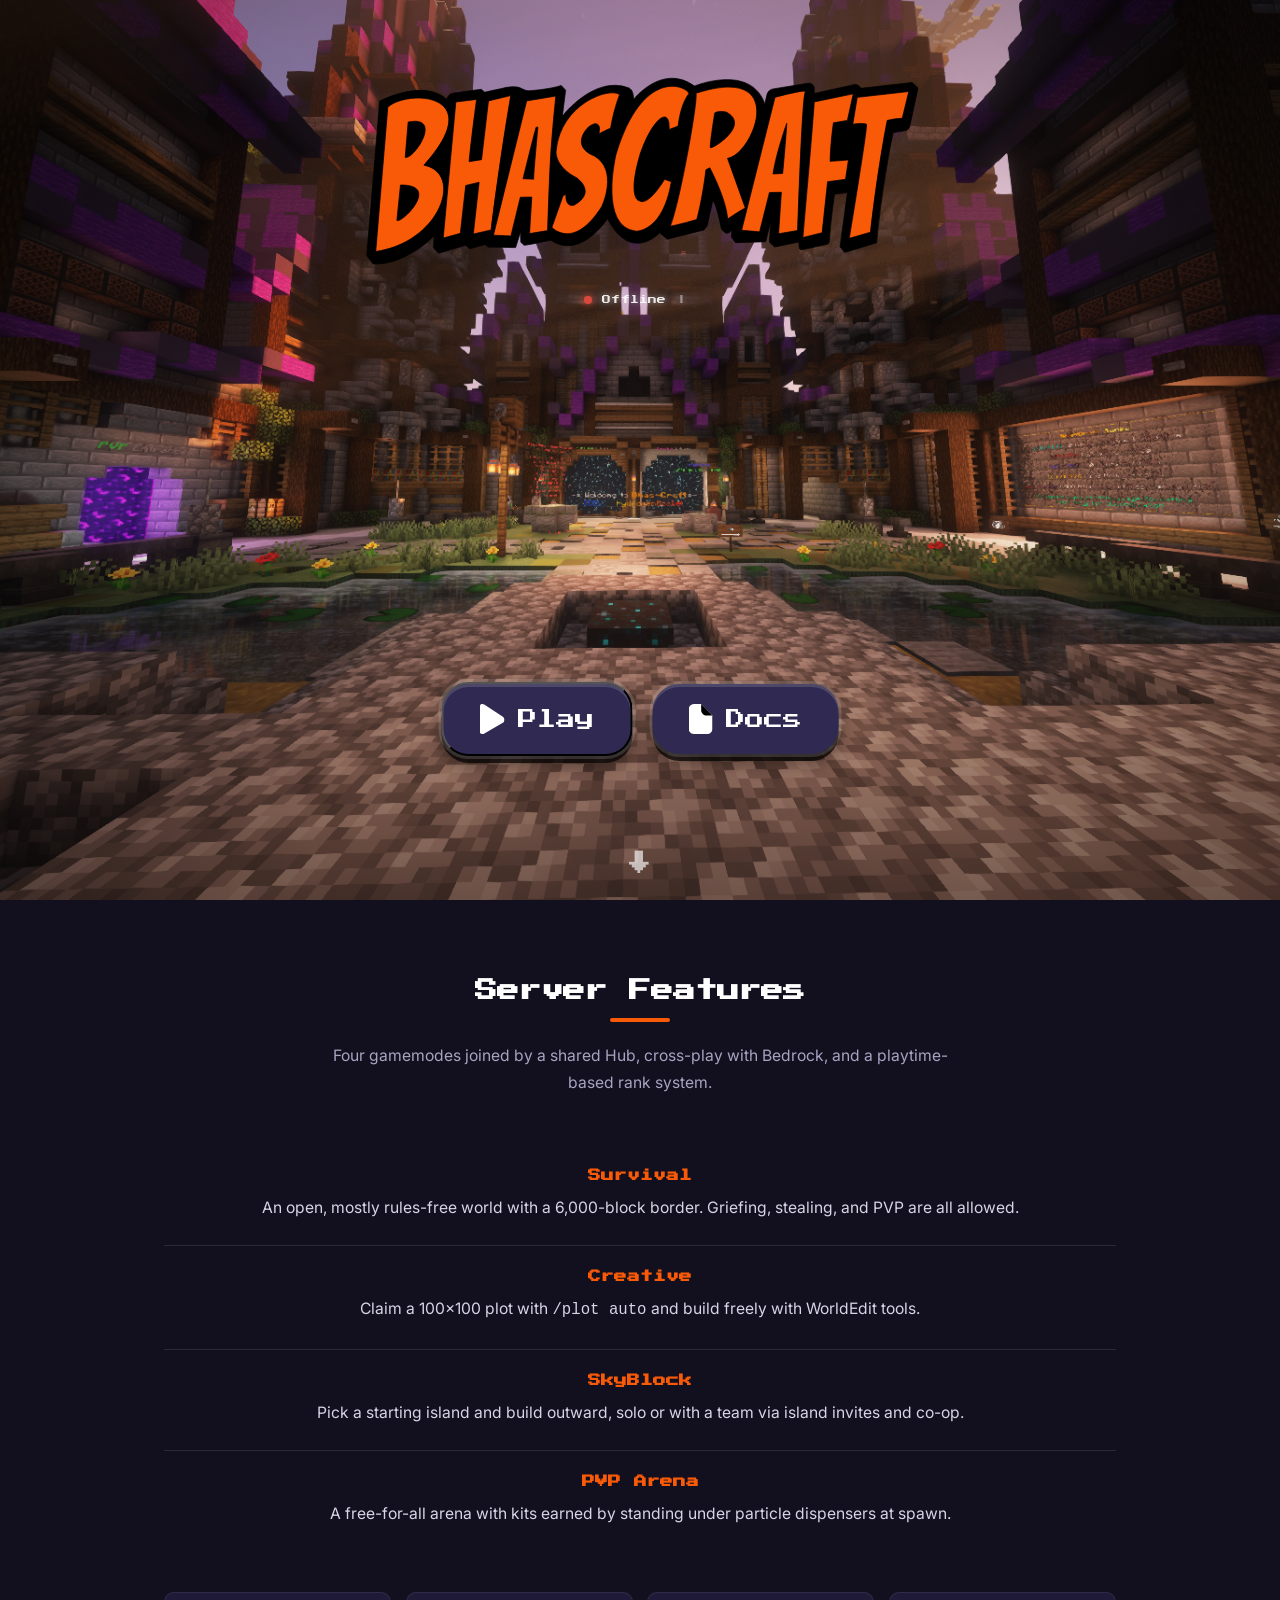
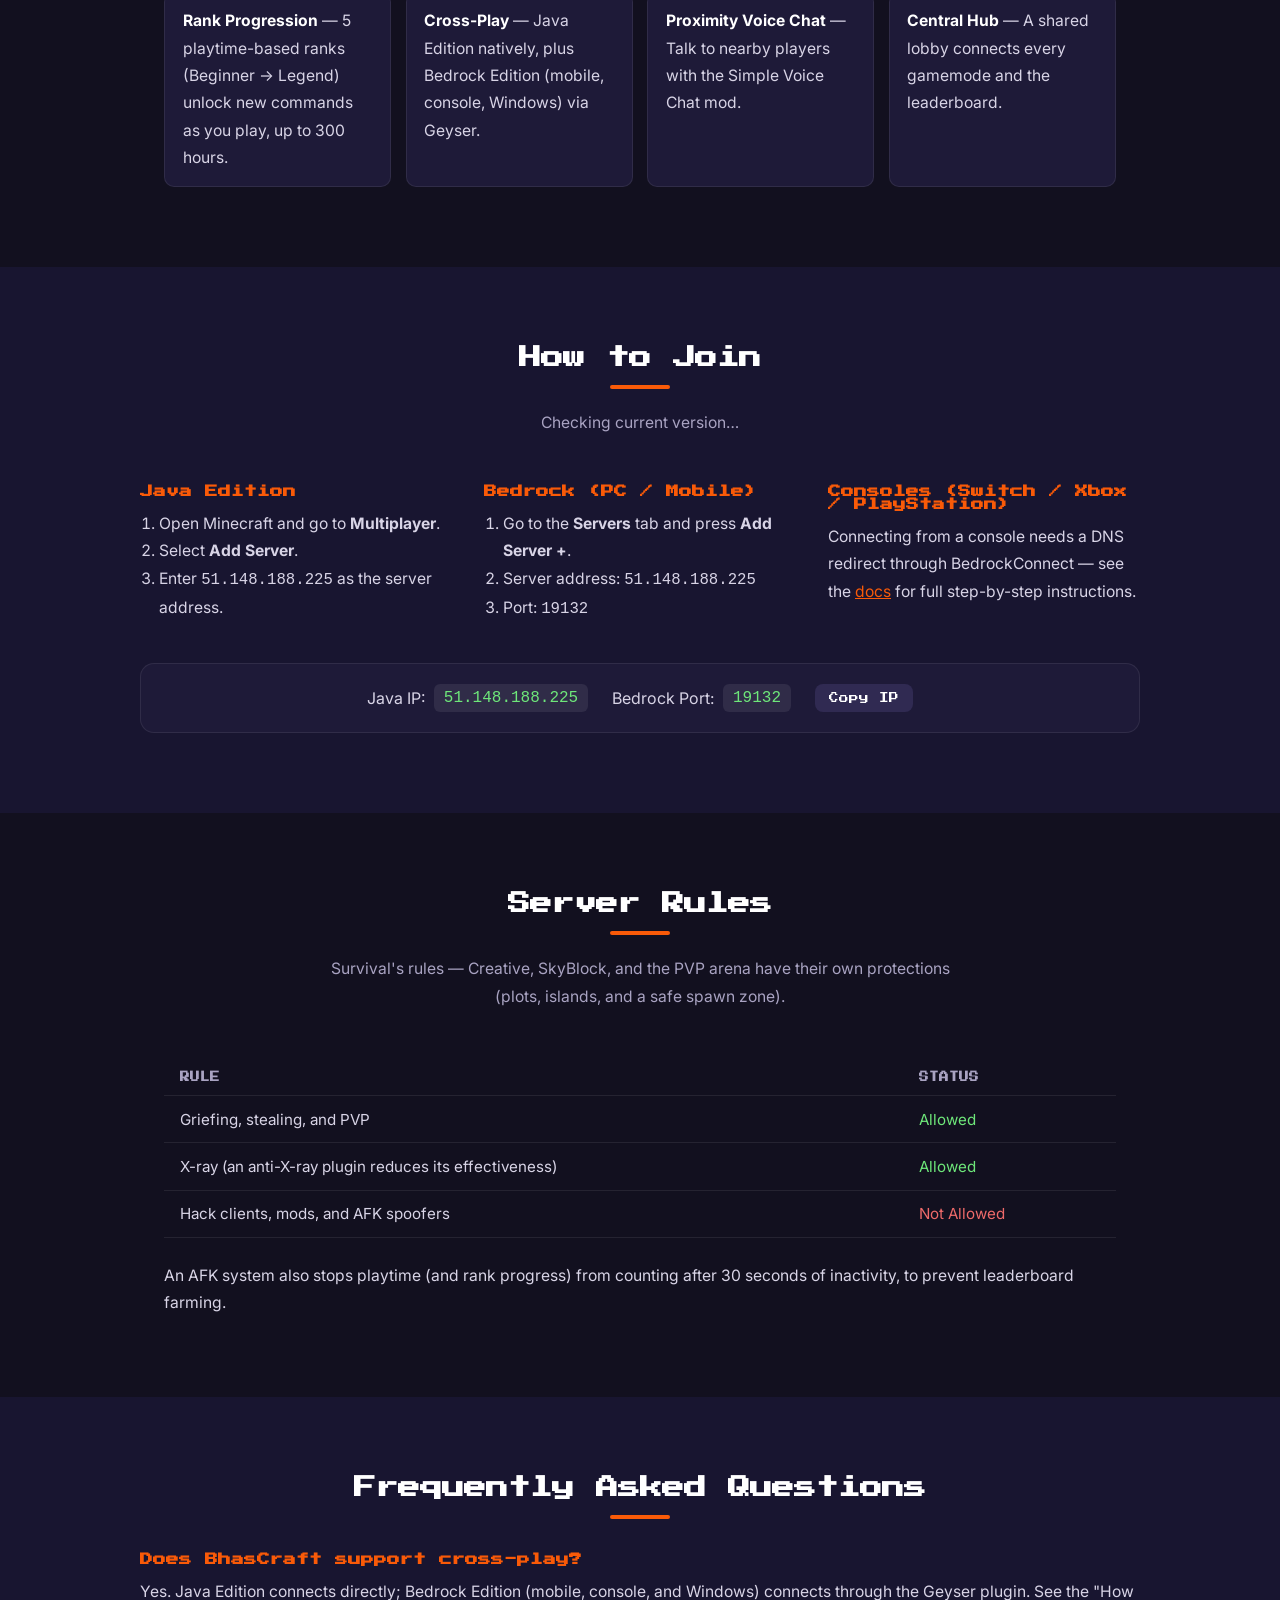
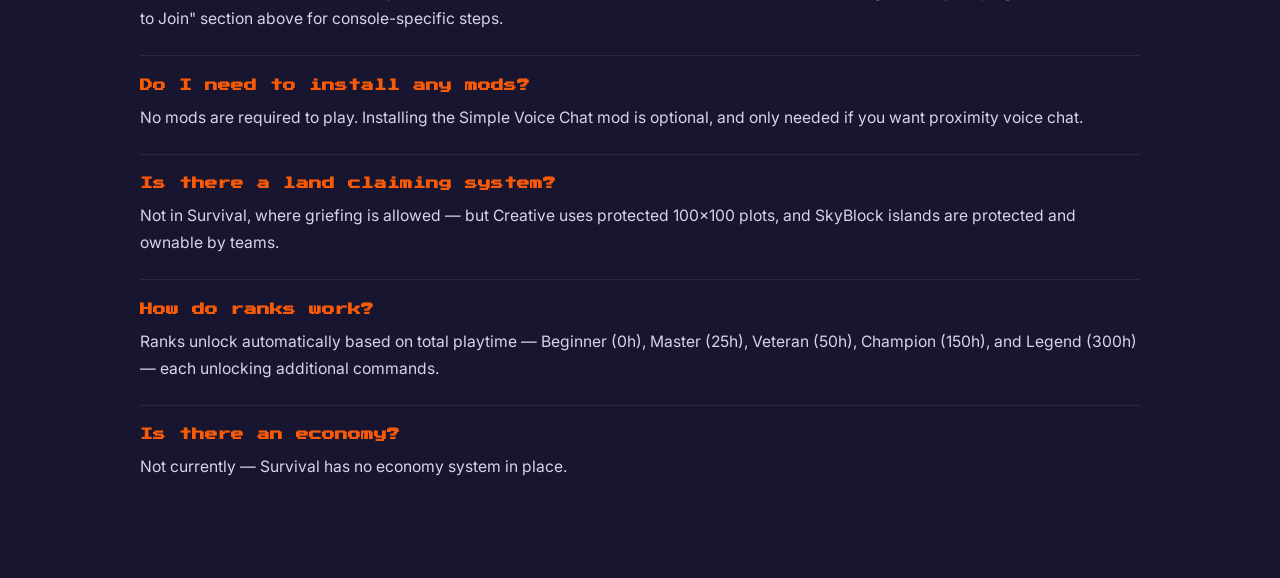
==== index.html @ 01510055 "Add SEO metadata and a scrollable content page to the homepage Homepage (index.html): - Add SEO meta" ====
<!DOCTYPE html>
<html lang="en">
<head>
<meta charset="UTF-8">
<meta name="viewport" content="width=device-width, initial-scale=1.0">
<title>BhasCraft - Survival, Creative, SkyBlock & PVP Minecraft Server | Java & Bedrock</title>
<meta name="description" content="Join BhasCraft, a Minecraft server with Survival, Creative plots, SkyBlock islands, and a PVP arena. Cross-play on Java & Bedrock Edition. IP: 51.148.188.225">
<link rel="canonical" href="https://bhascraft.github.io/">

<meta property="og:title" content="BhasCraft Minecraft Server">
<meta property="og:description" content="Survival, Creative, SkyBlock & PVP — join BhasCraft on Java or Bedrock Edition at 51.148.188.225.">
<meta property="og:type" content="website">
<meta property="og:url" content="https://bhascraft.github.io/">
<meta property="og:image" content="https://bhascraft.github.io/Bhascraft.svg">

<script type="application/ld+json">
{
  "@context": "https://schema.org",
  "@type": "WebSite",
  "name": "BhasCraft Minecraft Server",
  "url": "https://bhascraft.github.io/",
  "description": "BhasCraft is a Minecraft server featuring Survival, Creative plots, SkyBlock islands, and a PVP arena, with cross-play support for Java and Bedrock Edition."
}
</script>

<link rel="preconnect" href="https://fonts.googleapis.com">
<link rel="preconnect" href="https://fonts.gstatic.com" crossorigin>
<link href="https://fonts.googleapis.com/css2?family=Press+Start+2P&family=Inter:wght@400;500;600;700&display=swap" rel="stylesheet">
<style>
  *, *::before, *::after { margin: 0; padding: 0; box-sizing: border-box; }

  html { scroll-behavior: smooth; }
  html, body { width: 100%; overflow-x: hidden; }

  /* Visually hidden but readable by search engines & screen readers */
  .sr-only {
    position: absolute;
    width: 1px;
    height: 1px;
    padding: 0;
    margin: -1px;
    overflow: hidden;
    clip: rect(0, 0, 0, 0);
    white-space: nowrap;
    border: 0;
  }

  body { font-family: 'Press Start 2P', monospace; background: #12101f; }

  /* ── Background ─────────────────────────────────────── */
  .hero {
    position: relative;
    width: 100vw;
    height: 100vh;
    display: flex;
    flex-direction: column;
    align-items: center;
  }

  .hero-bg {
    position: absolute;
    inset: -6%;
    background: url('Backround.png') center / cover no-repeat;
    z-index: 0;
    will-change: transform;
  }

  /* Subtle vignette so the UI pops */
  .hero-bg::after {
    content: '';
    position: absolute;
    inset: 0;
    background:
      radial-gradient(ellipse at 50% 40%, transparent 35%, rgba(0,0,0,0.35) 100%),
      linear-gradient(to bottom, rgba(0,0,0,0.1) 0%, transparent 30%, transparent 60%, rgba(0,0,0,0.3) 100%);
  }

  /* ── Entry animations ───────────────────────────────── */
  @keyframes fadeUp {
    from { opacity: 0; transform: translateX(-50%) translateY(28px); }
    to   { opacity: 1; transform: translateX(-50%) translateY(0); }
  }

  @keyframes fadeUpButtons {
    from { opacity: 0; transform: translateX(-50%) translateY(20px); }
    to   { opacity: 1; transform: translateX(-50%) translateY(0); }
  }

  /* ── Logo ───────────────────────────────────────────── */
  .logo {
    position: absolute;
    top: 7%;
    left: 50%;
    transform: translateX(-50%);
    z-index: 1;
    width: min(580px, 78vw);
    display: flex;
    flex-direction: column;
    align-items: center;

    opacity: 0;
    animation: fadeUp 0.7s cubic-bezier(0.22, 1, 0.36, 1) 0.1s forwards;
  }
  .logo img { width: 100%; height: auto; display: block; }

  /* ── Server status ──────────────────────────────────── */
  .server-status {
    margin-top: 16px;
    display: flex;
    align-items: center;
    gap: 10px;
    color: #fff;
    font-family: 'Press Start 2P', monospace;
    font-size: 0.55rem;
    letter-spacing: 0.02em;
    opacity: 0.9;
    white-space: nowrap;
    text-shadow:
      0 0 6px rgba(255, 255, 255, 0.55),
      0 0 14px rgba(255, 255, 255, 0.3);
  }

  .status-sep {
    opacity: 0.5;
  }

  .status-dot {
    width: 8px;
    height: 8px;
    flex-shrink: 0;
    border-radius: 50%;
    background: #e74c3c;
    box-shadow: 0 0 6px 1px rgba(231, 76, 60, 0.7);
    animation: statusPulse 1.6s ease-in-out infinite;
  }

  .server-status.online .status-dot {
    background: #3ddc59;
    box-shadow: 0 0 6px 1px rgba(61, 220, 89, 0.7);
  }

  @keyframes statusPulse {
    0%, 100% { opacity: 1;   transform: scale(1); }
    50%      { opacity: 0.4; transform: scale(0.8); }
  }

  @media (max-width: 600px) {
    .server-status { font-size: 0.45rem; gap: 8px; }
  }

  /* ── Buttons ────────────────────────────────────────── */
  .buttons {
    position: absolute;
    bottom: 16%;
    left: 50%;
    transform: translateX(-50%);
    z-index: 1;
    display: flex;
    gap: 1.25rem;
    align-items: center;

    opacity: 0;
    animation: fadeUpButtons 0.6s cubic-bezier(0.22, 1, 0.36, 1) 0.45s forwards;
  }

  .btn {
    display: flex;
    align-items: center;
    gap: 14px;
    padding: 20px 36px;
    background: #302A52;
    border-radius: 27px;
    text-decoration: none;
    color: #fff;
    font-family: 'Press Start 2P', monospace;
    font-size: 1.2rem;
    white-space: nowrap;

    /* Outline + raised-shadow depth */
    box-shadow:
      inset 0 3px 0 rgba(255, 255, 255, 0.14),
      0 0 0 3px rgba(255, 255, 255, 0.14),
      0 7px 0 rgba(0, 0, 0, 0.7),
      0 9px 20px rgba(0, 0, 0, 0.4);

    transition:
      transform 0.2s cubic-bezier(0.34, 1.56, 0.64, 1),
      box-shadow 0.2s ease,
      width 0.25s cubic-bezier(0.34, 1.56, 0.64, 1),
      background 0.2s ease;

    user-select: none;
    cursor: pointer;
  }

  .btn:hover {
    transform: translateY(-7px);
    box-shadow:
      inset 0 3px 0 rgba(255, 255, 255, 0.14),
      0 0 0 3px rgba(255, 255, 255, 0.14),
      0 14px 0 rgba(0, 0, 0, 0.7),
      0 16px 28px rgba(0, 0, 0, 0.35);
  }

  .btn:active {
    transform: translateY(2px);
    transition-duration: 0.06s;
    box-shadow:
      inset 0 3px 0 rgba(255, 255, 255, 0.14),
      0 0 0 3px rgba(255, 255, 255, 0.14),
      0 3px 0 rgba(0, 0, 0, 0.7),
      0 4px 8px rgba(0, 0, 0, 0.3);
  }

  .btn-icon {
    height: 30px;
    width: auto;
    display: block;
  }

  /* "Copied!" feedback state */
  .btn-play.copied {
    background: #2a5232;
  }

  /* Label fade for text swap */
  .btn-play span {
    display: inline-block;
    transition: opacity 0.15s ease, transform 0.15s ease;
  }
  .btn-play span.label-out {
    opacity: 0;
    transform: translateY(5px);
  }

  /* ── Mobile ─────────────────────────────────────────── */
  @media (max-width: 600px) {
    .logo {
      width: min(420px, 92vw);
      top: 10%;
    }
    .buttons {
      flex-direction: column;
      gap: 1rem;
      bottom: 10%;
      transition: bottom 0.4s cubic-bezier(0.34, 1.56, 0.64, 1);
    }
    .buttons.raised {
      bottom: 19%;
    }
    .btn {
      font-size: 1rem;
      padding: 18px 30px;
    }
  }

  /* ── Toast popup ────────────────────────────────────── */
  .toast {
    position: fixed;
    bottom: 2.5rem;
    left: 50%;
    transform: translateX(-50%) translateY(20px);
    z-index: 100;

    display: flex;
    flex-direction: column;
    align-items: center;
    gap: 6px;

    background: rgba(20, 16, 36, 0.92);
    border: 2px solid rgba(255, 255, 255, 0.15);
    border-radius: 14px;
    padding: 14px 24px;
    backdrop-filter: blur(8px);

    color: #fff;
    font-family: 'Press Start 2P', monospace;
    text-align: center;
    white-space: nowrap;

    opacity: 0;
    pointer-events: none;
    transition: opacity 0.2s ease, transform 0.2s ease;
  }

  .toast.show {
    opacity: 1;
    transform: translateX(-50%) translateY(0);
  }

  .toast-label {
    font-size: 0.55rem;
    color: rgba(255, 255, 255, 0.55);
    letter-spacing: 0.08em;
    text-transform: uppercase;
  }

  .toast-ip {
    font-size: 0.85rem;
    color: #6ee77a;
    letter-spacing: 0.04em;
  }

  /* ── Scroll cue ─────────────────────────────────────── */
  .scroll-cue {
    position: absolute;
    bottom: 3%;
    left: 50%;
    transform: translateX(-50%);
    z-index: 1;
    color: rgba(255, 255, 255, 0.65);
    background: none;
    border: none;
    padding: 0;
    appearance: none;
    font: inherit;
    text-decoration: none;
    font-size: 1.4rem;
    cursor: pointer;
    animation: bounce 2s ease-in-out infinite;
  }
  @keyframes bounce {
    0%, 100% { transform: translateX(-50%) translateY(0); }
    50%      { transform: translateX(-50%) translateY(8px); }
  }

  /* ── Content sections (below the hero) ───────────────── */
  .site-content {
    font-family: 'Inter', system-ui, -apple-system, sans-serif;
    color: #d8d4e6;
    /* .hero is `position: relative`, which paints above ordinary in-flow content
       per stacking rules — without this, the hero-bg image's parallax overscan
       (inset: -6%, so it extends past the hero's own box) shows through over the
       top of this section as the mouse moves it around. Being positioned too (and
       later in the DOM) puts this section back on top, and the explicit background
       makes sure it's actually opaque, not just correctly stacked. */
    position: relative;
    background: #12101f;
  }

  .content-section {
    padding: 5rem 1.5rem;
    max-width: 1000px;
    margin: 0 auto;
  }

  .content-section.alt-bg {
    max-width: none;
    background: #181530;
  }
  .content-section.alt-bg > * {
    max-width: 1000px;
    margin-left: auto;
    margin-right: auto;
  }

  .site-content h2 {
    font-family: 'Press Start 2P', monospace;
    font-size: 1.4rem;
    color: #fff;
    text-align: center;
    margin-bottom: 0.75rem;
  }

  .site-content h2::after {
    content: '';
    display: block;
    width: 60px;
    height: 4px;
    background: #f95a08;
    margin: 1rem auto 0;
    border-radius: 2px;
  }

  .section-intro {
    text-align: center;
    max-width: 640px;
    margin: 1.25rem auto 3rem;
    color: #a9a3c2;
    line-height: 1.7;
  }

  .site-content h3 {
    font-family: 'Press Start 2P', monospace;
    font-size: 0.8rem;
    color: #f95a08;
    margin-bottom: 0.75rem;
  }

  .site-content p, .site-content li {
    line-height: 1.75;
    font-size: 0.98rem;
  }

  .site-content a { color: #f95a08; }

  /* Gamemode list — stacked rows, no card boxes, divided by a faint line */
  .gamemode-list {
    display: flex;
    flex-direction: column;
    margin-bottom: 2.5rem;
  }

  .gamemode-item {
    padding: 1.5rem 0;
    border-bottom: 1px solid rgba(255, 255, 255, 0.1);
    text-align: center;
  }
  .gamemode-item:last-child {
    border-bottom: none;
  }

  .feature-list {
    list-style: none;
    display: grid;
    grid-template-columns: repeat(auto-fit, minmax(220px, 1fr));
    gap: 0.9rem;
  }

  .feature-list li {
    background: #1e1a38;
    border: 1px solid rgba(255, 255, 255, 0.08);
    border-radius: 10px;
    padding: 0.9rem 1.1rem;
  }

  .feature-list strong { color: #fff; }

  /* How to Join */
  .join-grid {
    display: grid;
    grid-template-columns: repeat(auto-fit, minmax(260px, 1fr));
    gap: 2rem;
    margin-bottom: 2.5rem;
  }

  .site-content ol, .site-content ul.plain {
    padding-left: 1.2rem;
  }

  .ip-box {
    background: #1e1a38;
    border: 1px solid rgba(255, 255, 255, 0.08);
    border-radius: 14px;
    padding: 1.25rem 1.5rem;
    display: flex;
    flex-wrap: wrap;
    align-items: center;
    gap: 0.9rem 1.5rem;
    justify-content: center;
  }

  .ip-box .ip-line { display: flex; align-items: center; gap: 0.6rem; }

  .ip-box code {
    font-family: 'JetBrains Mono', 'Fira Code', monospace;
    background: rgba(255, 255, 255, 0.08);
    padding: 0.3rem 0.6rem;
    border-radius: 6px;
    color: #6ee77a;
  }

  .ip-copy-btn {
    font-family: 'Press Start 2P', monospace;
    font-size: 0.6rem;
    background: #302A52;
    color: #fff;
    border: none;
    border-radius: 8px;
    padding: 0.55rem 0.9rem;
    cursor: pointer;
  }
  .ip-copy-btn:hover { background: #3d2a5c; }

  /* Rules table */
  .rules-table {
    width: 100%;
    border-collapse: collapse;
    margin-bottom: 1.5rem;
    font-size: 0.95rem;
  }
  .rules-table th, .rules-table td {
    padding: 0.85rem 1rem;
    text-align: left;
    border-bottom: 1px solid rgba(255, 255, 255, 0.08);
  }
  .rules-table th {
    font-family: 'Press Start 2P', monospace;
    font-size: 0.6rem;
    color: #a9a3c2;
    text-transform: uppercase;
  }
  .rules-allowed  { color: #6ee77a; }
  .rules-disallowed { color: #ef6a6a; }

  /* FAQ */
  .faq-item {
    border-bottom: 1px solid rgba(255, 255, 255, 0.08);
    padding: 1.4rem 0;
  }
  .faq-item:last-child { border-bottom: none; }

  @media (max-width: 600px) {
    .content-section { padding: 3.5rem 1.25rem; }
    .site-content h2 { font-size: 1.05rem; }
  }

  /* ── Scroll reveals ───────────────────────────────────── */
  .reveal, .reveal-up {
    opacity: 0;
    transition: opacity 0.7s ease, transform 0.7s cubic-bezier(0.22, 1, 0.36, 1);
  }
  .reveal:nth-child(odd)  { transform: translateX(-50px); }
  .reveal:nth-child(even) { transform: translateX(50px); }
  .reveal-up { transform: translateY(30px); }

  .reveal.reveal-visible,
  .reveal-up.reveal-visible {
    opacity: 1;
    transform: translate(0, 0);
  }

  .reveal:nth-child(1) { transition-delay: 0s; }
  .reveal:nth-child(2) { transition-delay: 0.08s; }
  .reveal:nth-child(3) { transition-delay: 0.16s; }
  .reveal:nth-child(4) { transition-delay: 0.24s; }
  .reveal:nth-child(5) { transition-delay: 0.32s; }

  @media (prefers-reduced-motion: reduce) {
    .reveal, .reveal-up {
      transition: none;
      opacity: 1;
      transform: none;
    }
  }
</style>
</head>
<body>

<div class="hero">
  <div class="hero-bg"></div>

  <h1 class="sr-only">BhasCraft Minecraft Server — Survival, Creative, SkyBlock &amp; PVP</h1>

  <div class="logo">
    <img src="Bhascraft.svg" alt="Bhascraft">
    <div class="server-status" id="serverStatus">
      <span class="status-dot"></span>
      <span id="statusText">Checking status…</span>
      <span class="status-sep">|</span>
      <span id="statusPlayers"></span>
    </div>
  </div>

  <div class="toast" id="toast">
    <span class="toast-label">Server IP copied!</span>
    <span class="toast-ip" id="toastIp"></span>
  </div>

  <div class="buttons">
    <button class="btn btn-play" id="playBtn">
      <img src="Play-icon.svg" alt="" class="btn-icon">
      <span>Play</span>
    </button>

    <a href="wiki/index.html" class="btn">
      <img src="Document.svg" alt="" class="btn-icon">
      Docs
    </a>
  </div>

  <button type="button" class="scroll-cue" id="scrollCue" aria-label="Scroll down for more">&#8595;</button>
</div>

<main class="site-content">

  <section id="features" class="content-section">
    <h2>Server Features</h2>
    <p class="section-intro reveal-up">Four gamemodes joined by a shared Hub, cross-play with Bedrock, and a playtime-based rank system.</p>

    <div class="gamemode-list">
      <div class="gamemode-item reveal">
        <h3>Survival</h3>
        <p>An open, mostly rules-free world with a 6,000-block border. Griefing, stealing, and PVP are all allowed.</p>
      </div>
      <div class="gamemode-item reveal">
        <h3>Creative</h3>
        <p>Claim a 100×100 plot with <code>/plot auto</code> and build freely with WorldEdit tools.</p>
      </div>
      <div class="gamemode-item reveal">
        <h3>SkyBlock</h3>
        <p>Pick a starting island and build outward, solo or with a team via island invites and co-op.</p>
      </div>
      <div class="gamemode-item reveal">
        <h3>PVP Arena</h3>
        <p>A free-for-all arena with kits earned by standing under particle dispensers at spawn.</p>
      </div>
    </div>

    <ul class="feature-list">
      <li class="reveal"><strong>Rank Progression</strong> — 5 playtime-based ranks (Beginner → Legend) unlock new commands as you play, up to 300 hours.</li>
      <li class="reveal"><strong>Cross-Play</strong> — Java Edition natively, plus Bedrock Edition (mobile, console, Windows) via Geyser.</li>
      <li class="reveal"><strong>Proximity Voice Chat</strong> — Talk to nearby players with the Simple Voice Chat mod.</li>
      <li class="reveal"><strong>Central Hub</strong> — A shared lobby connects every gamemode and the leaderboard.</li>
    </ul>
  </section>

  <section id="how-to-join" class="content-section alt-bg">
    <h2>How to Join</h2>
    <p class="section-intro reveal-up"><span id="versionText">Checking current version…</span></p>

    <div class="join-grid">
      <div class="reveal">
        <h3>Java Edition</h3>
        <ol>
          <li>Open Minecraft and go to <strong>Multiplayer</strong>.</li>
          <li>Select <strong>Add Server</strong>.</li>
          <li>Enter <code>51.148.188.225</code> as the server address.</li>
        </ol>
      </div>
      <div class="reveal">
        <h3>Bedrock (PC / Mobile)</h3>
        <ol>
          <li>Go to the <strong>Servers</strong> tab and press <strong>Add Server +</strong>.</li>
          <li>Server address: <code>51.148.188.225</code></li>
          <li>Port: <code>19132</code></li>
        </ol>
      </div>
      <div class="reveal">
        <h3>Consoles (Switch / Xbox / PlayStation)</h3>
        <p>Connecting from a console needs a DNS redirect through BedrockConnect — see the <a href="wiki/index.html">docs</a> for full step-by-step instructions.</p>
      </div>
    </div>

    <div class="ip-box reveal-up">
      <div class="ip-line"><span>Java IP:</span> <code>51.148.188.225</code></div>
      <div class="ip-line"><span>Bedrock Port:</span> <code>19132</code></div>
      <button class="ip-copy-btn" id="copyIpBtn">Copy IP</button>
    </div>
  </section>

  <section id="rules" class="content-section">
    <h2>Server Rules</h2>
    <p class="section-intro reveal-up">Survival's rules — Creative, SkyBlock, and the PVP arena have their own protections (plots, islands, and a safe spawn zone).</p>

    <table class="rules-table reveal-up">
      <thead>
        <tr><th>Rule</th><th>Status</th></tr>
      </thead>
      <tbody>
        <tr><td>Griefing, stealing, and PVP</td><td class="rules-allowed">Allowed</td></tr>
        <tr><td>X-ray (an anti-X-ray plugin reduces its effectiveness)</td><td class="rules-allowed">Allowed</td></tr>
        <tr><td>Hack clients, mods, and AFK spoofers</td><td class="rules-disallowed">Not Allowed</td></tr>
      </tbody>
    </table>
    <p class="reveal-up">An AFK system also stops playtime (and rank progress) from counting after 30 seconds of inactivity, to prevent leaderboard farming.</p>
  </section>

  <section id="faq" class="content-section alt-bg">
    <h2>Frequently Asked Questions</h2>

    <div class="faq-list">
      <div class="faq-item reveal">
        <h3>Does BhasCraft support cross-play?</h3>
        <p>Yes. Java Edition connects directly; Bedrock Edition (mobile, console, and Windows) connects through the Geyser plugin. See the "How to Join" section above for console-specific steps.</p>
      </div>
      <div class="faq-item reveal">
        <h3>Do I need to install any mods?</h3>
        <p>No mods are required to play. Installing the Simple Voice Chat mod is optional, and only needed if you want proximity voice chat.</p>
      </div>
      <div class="faq-item reveal">
        <h3>Is there a land claiming system?</h3>
        <p>Not in Survival, where griefing is allowed — but Creative uses protected 100×100 plots, and SkyBlock islands are protected and ownable by teams.</p>
      </div>
      <div class="faq-item reveal">
        <h3>How do ranks work?</h3>
        <p>Ranks unlock automatically based on total playtime — Beginner (0h), Master (25h), Veteran (50h), Champion (150h), and Legend (300h) — each unlocking additional commands.</p>
      </div>
      <div class="faq-item reveal">
        <h3>Is there an economy?</h3>
        <p>Not currently — Survival has no economy system in place.</p>
      </div>
    </div>
  </section>

</main>

<script>
  /* ── Always start at the top ──────────────────────────
     Browsers restore the previous scroll position on reload by default,
     which makes the page seem to "load scrolled down" if you'd previously
     scrolled into the content sections. Force it back to the top on a
     plain reload (but not when following a #anchor link). */
  if ('scrollRestoration' in history) {
    history.scrollRestoration = 'manual';
  }
  if (!location.hash) {
    window.scrollTo(0, 0);
  }

  /* ── Scroll cue ───────────────────────────────────────
     Scrolls to the content on click without touching the URL — a #hash would
     make the "start at the top" fix above skip itself on the next reload. */
  var scrollCue = document.getElementById('scrollCue');
  if (scrollCue) {
    scrollCue.addEventListener('click', function () {
      var features = document.getElementById('features');
      if (features) features.scrollIntoView({ behavior: 'smooth' });
    });
  }

  /* ── Parallax ──────────────────────────────────────── */
  const heroBg = document.querySelector('.hero-bg');
  const logo   = document.querySelector('.logo');

  var mouse   = { x: 0.5, y: 0.5 };
  var current = { x: 0.5, y: 0.5 };
  var parallaxReady = false;

  document.addEventListener('mousemove', function (e) {
    mouse.x = e.clientX / window.innerWidth;
    mouse.y = e.clientY / window.innerHeight;
  });

  logo.addEventListener('animationend', function () {
    logo.style.animation = 'none';
    logo.style.opacity   = '1';
    parallaxReady = true;
  }, { once: true });

  (function loop() {
    current.x += (mouse.x - current.x) * 0.055;
    current.y += (mouse.y - current.y) * 0.055;

    var dx = current.x - 0.5;
    var dy = current.y - 0.5;

    // Background drifts with the mouse
    heroBg.style.transform =
      'translate(' + (dx * 40) + 'px, ' + (dy * 30) + 'px)';

    // Logo drifts the opposite way
    if (parallaxReady) {
      logo.style.transform =
        'translateX(calc(-50% + ' + (dx * -28) + 'px)) translateY(' + (dy * -18) + 'px)';
    }

    requestAnimationFrame(loop);
  })();

  /* ── Copy IP ───────────────────────────────────────── */
  const playBtn  = document.getElementById('playBtn');
  const label    = playBtn.querySelector('span');
  const toast    = document.getElementById('toast');
  const toastIp  = document.getElementById('toastIp');
  const buttonsEl = document.querySelector('.buttons');
  const SERVER_IP = '51.148.188.225';
  let resetTimer, toastTimer;

  function showToast(ip) {
    toastIp.textContent = ip;
    toast.classList.add('show');
    buttonsEl.classList.add('raised');
    clearTimeout(toastTimer);
    toastTimer = setTimeout(function () {
      toast.classList.remove('show');
      buttonsEl.classList.remove('raised');
    }, 2500);
  }

  function swapLabel(newText, addCopied, removeCopied) {
    var from = playBtn.offsetWidth;
    playBtn.style.width = from + 'px';
    label.classList.add('label-out');

    setTimeout(function () {
      label.textContent = newText;
      if (addCopied)    playBtn.classList.add('copied');
      if (removeCopied) playBtn.classList.remove('copied');
      label.classList.remove('label-out');

      // Measure natural width with the new text
      playBtn.style.width = '';
      var to = playBtn.offsetWidth;

      // Snap back to old width then let CSS transition carry it to new
      playBtn.style.width = from + 'px';
      requestAnimationFrame(function () {
        requestAnimationFrame(function () {
          playBtn.style.width = to + 'px';
          setTimeout(function () { playBtn.style.width = ''; }, 280);
        });
      });
    }, 150);
  }

  playBtn.addEventListener('click', function () {
    clearTimeout(resetTimer);
    navigator.clipboard.writeText(SERVER_IP).then(function () {
      swapLabel('Copied!', true, false);
      showToast(SERVER_IP);
      resetTimer = setTimeout(function () { swapLabel('Play', false, true); }, 2000);
    }).catch(function () {
      swapLabel(SERVER_IP, false, false);
      showToast(SERVER_IP);
      resetTimer = setTimeout(function () { swapLabel('Play', false, false); }, 3000);
    });
  });

  /* ── Server status ─────────────────────────────────── */
  (function () {
    var statusEl   = document.getElementById('serverStatus');
    var textEl     = document.getElementById('statusText');
    var playersEl  = document.getElementById('statusPlayers');
    var versionEl  = document.getElementById('versionText');

    function showOffline() {
      statusEl.classList.remove('online');
      textEl.textContent = 'Offline';
      playersEl.textContent = '';
    }

    fetch('https://api.mcstatus.io/v2/status/java/' + SERVER_IP)
      .then(function (r) { return r.json(); })
      .then(function (data) {
        if (!data.online) { showOffline(); return; }
        statusEl.classList.add('online');
        textEl.textContent = 'Online';
        var online = data.players ? data.players.online : 0;
        var max    = data.players ? data.players.max    : '?';
        playersEl.textContent = 'Players: ' + online + '/' + max;
        var versionName = data.version && (data.version.name_clean || data.version);
        if (versionEl && versionName) {
          versionEl.textContent = 'Currently running ' + versionName;
        }
      })
      .catch(showOffline);
  })();

  /* ── Copy IP (How to Join section) ───────────────────── */
  (function () {
    var copyBtn = document.getElementById('copyIpBtn');
    if (!copyBtn) return;
    var defaultLabel = copyBtn.textContent;
    copyBtn.addEventListener('click', function () {
      navigator.clipboard.writeText(SERVER_IP).then(function () {
        copyBtn.textContent = 'Copied!';
        setTimeout(function () { copyBtn.textContent = defaultLabel; }, 1500);
      });
    });
  })();

  /* ── Scroll reveals ──────────────────────────────────── */
  (function () {
    var items = document.querySelectorAll('.reveal, .reveal-up');
    if (!items.length) return;

    if (!('IntersectionObserver' in window)) {
      items.forEach(function (el) { el.classList.add('reveal-visible'); });
      return;
    }

    var io = new IntersectionObserver(function (entries) {
      entries.forEach(function (entry) {
        if (entry.isIntersecting) {
          entry.target.classList.add('reveal-visible');
          io.unobserve(entry.target);
        }
      });
    }, { threshold: 0.15, rootMargin: '0px 0px -60px 0px' });

    items.forEach(function (el) { io.observe(el); });
  })();
</script>

</body>
</html>
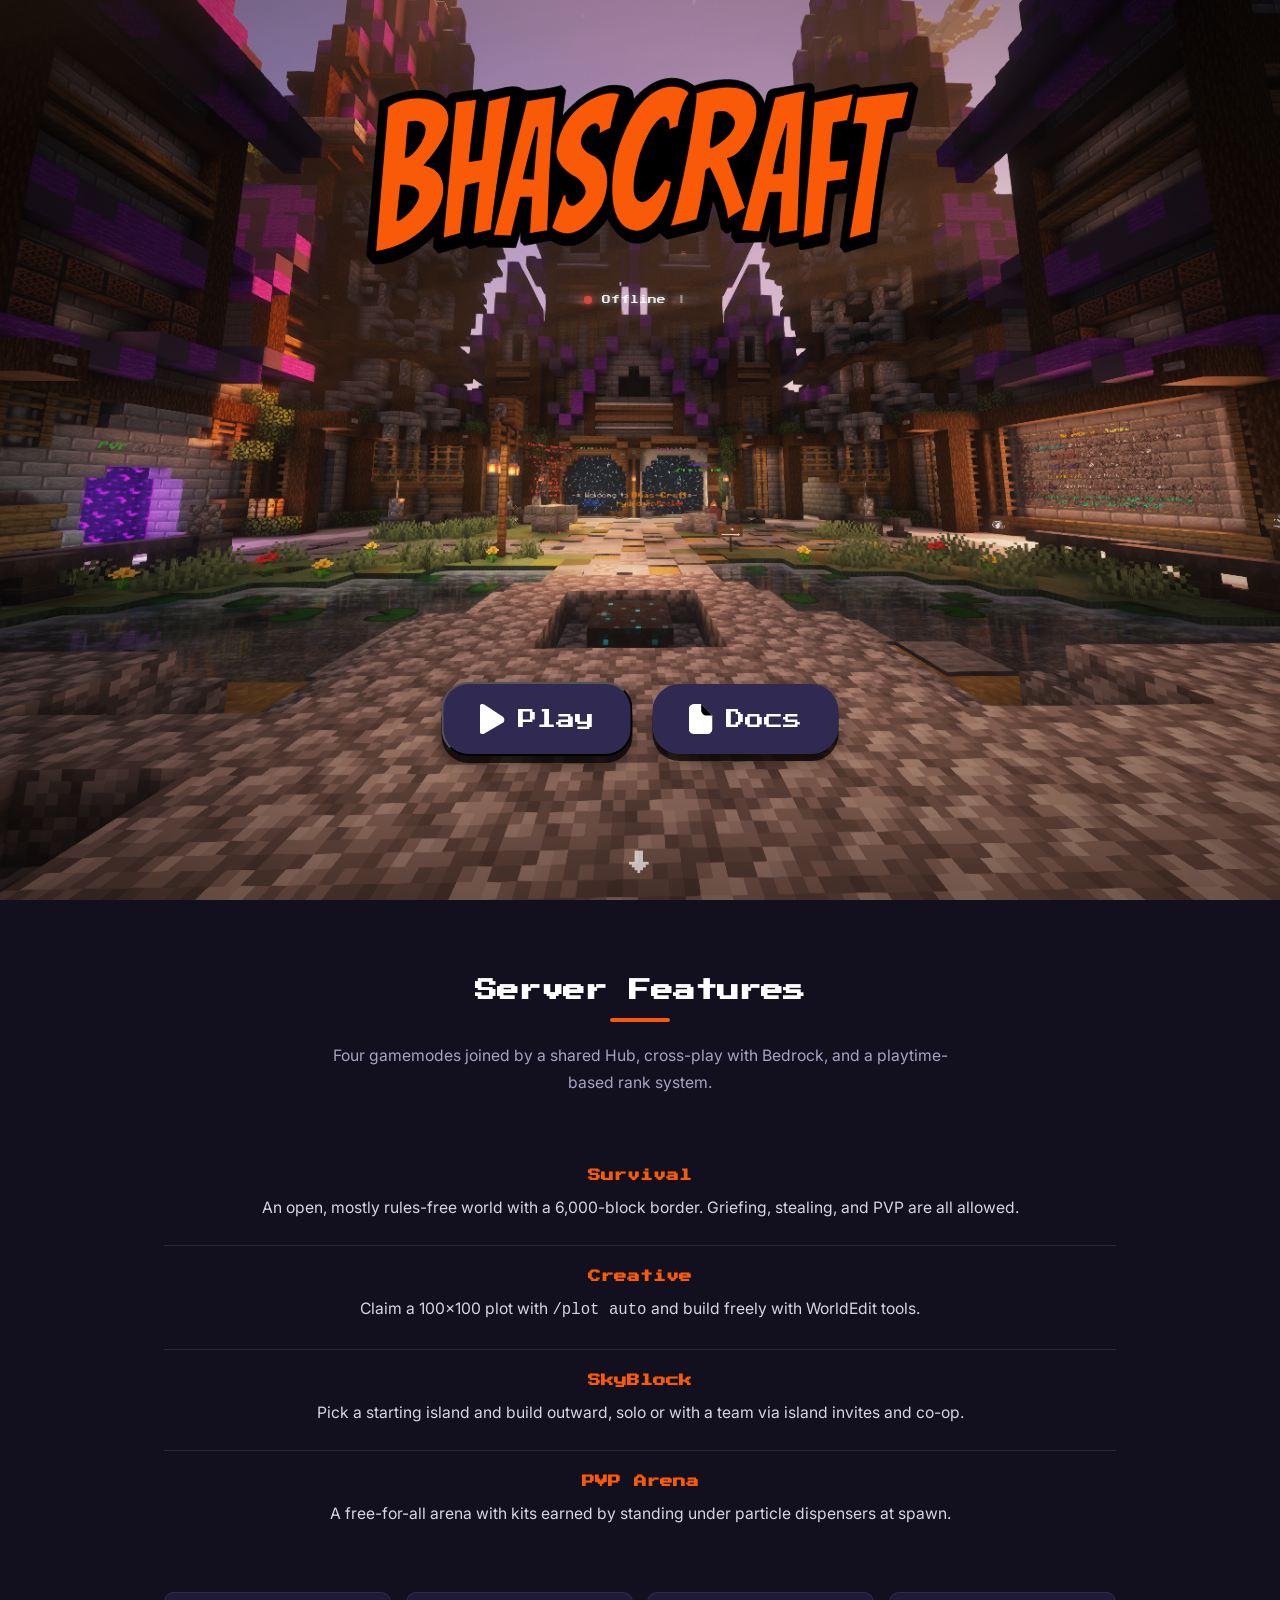
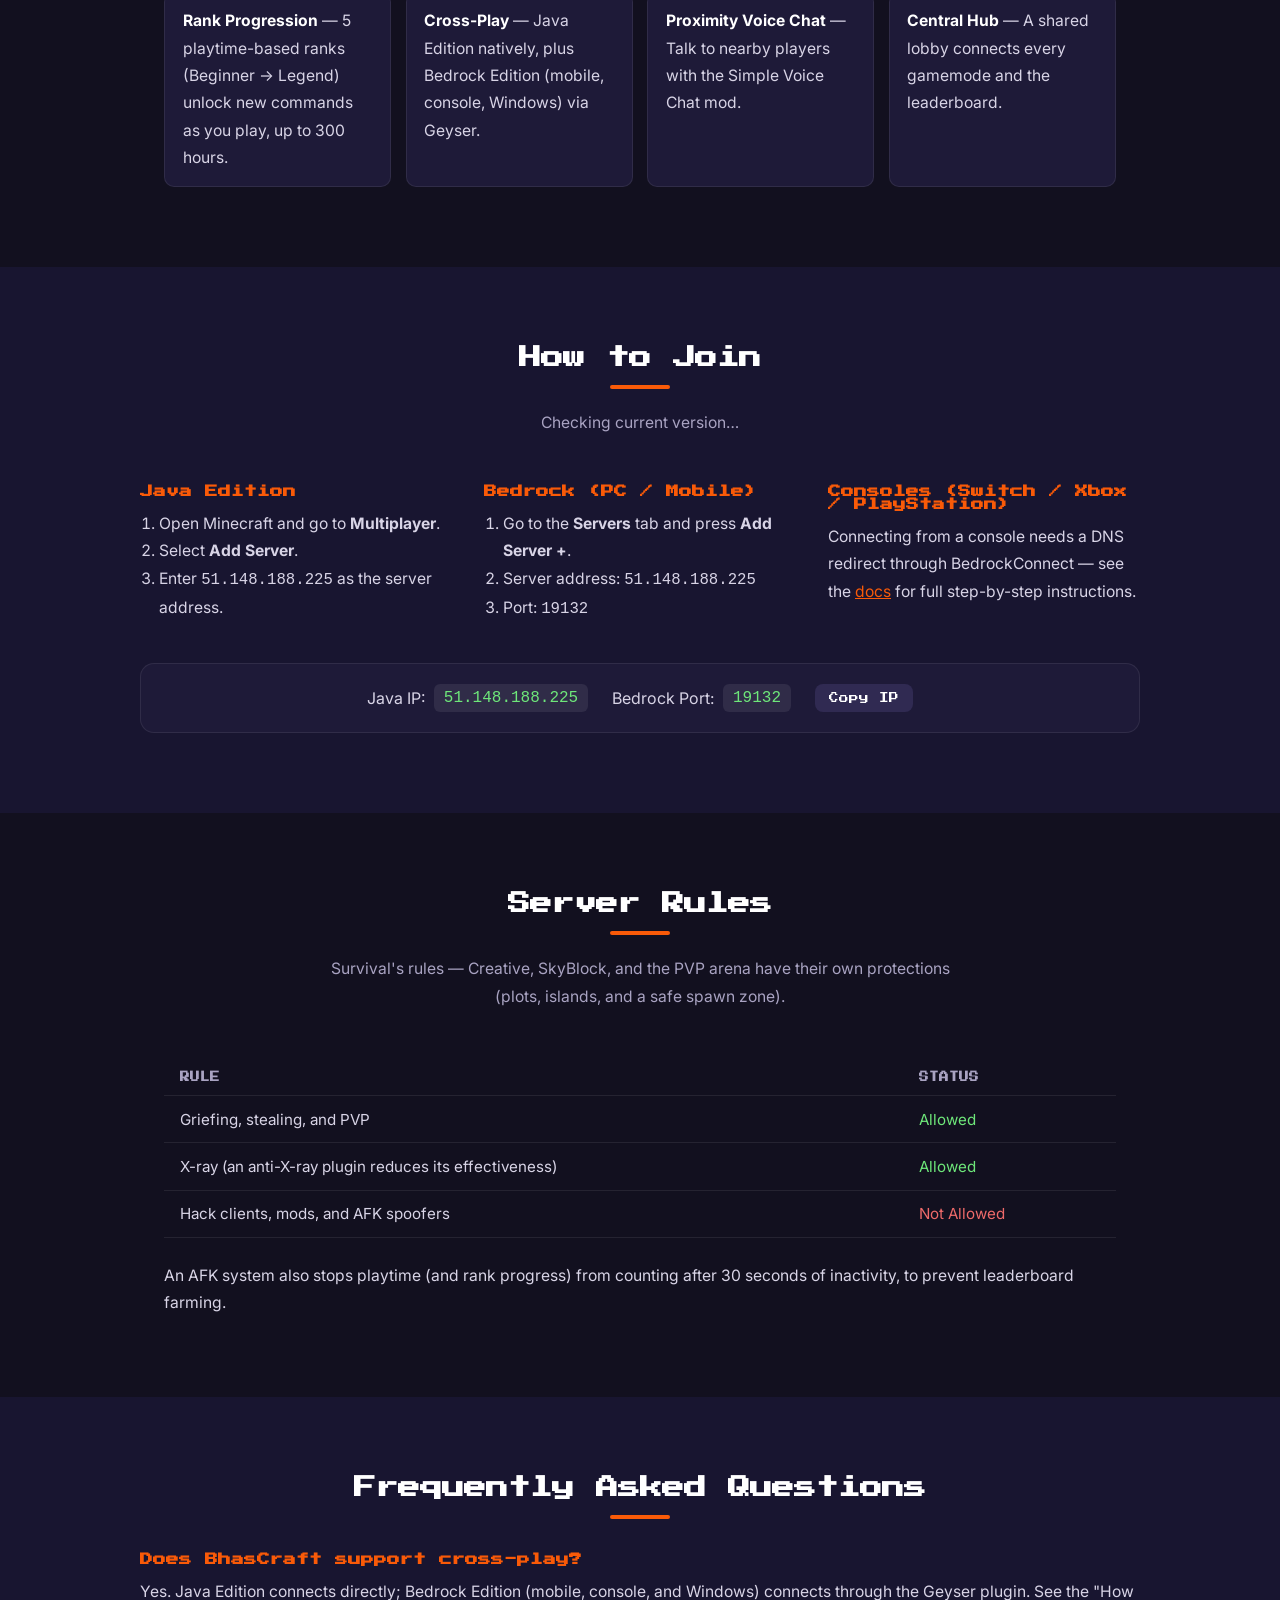
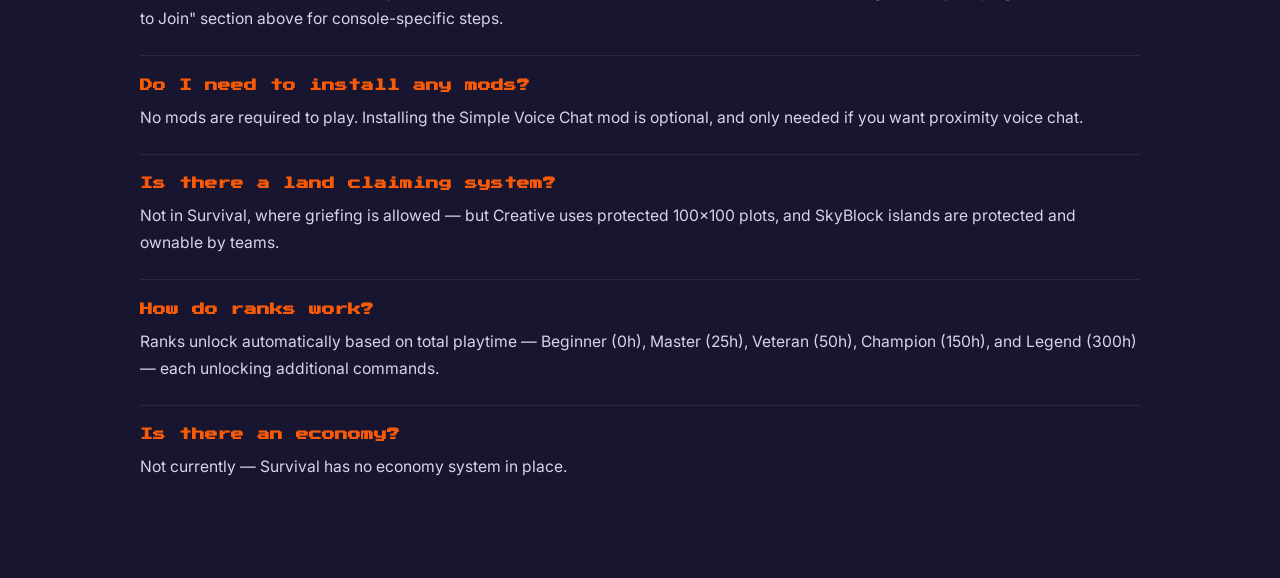
==== commit e31f29c2: "Fix weird highlighting on certain browsers, flatten button/card styling A box-shadow ring on the hom" ====
--- a/index.html
+++ b/index.html
@@ -176,10 +176,8 @@
     font-size: 1.2rem;
     white-space: nowrap;
 
-    /* Outline + raised-shadow depth */
+    /* Raised-shadow depth */
     box-shadow:
-      inset 0 3px 0 rgba(255, 255, 255, 0.14),
-      0 0 0 3px rgba(255, 255, 255, 0.14),
       0 7px 0 rgba(0, 0, 0, 0.7),
       0 9px 20px rgba(0, 0, 0, 0.4);
 
@@ -196,8 +194,6 @@
   .btn:hover {
     transform: translateY(-7px);
     box-shadow:
-      inset 0 3px 0 rgba(255, 255, 255, 0.14),
-      0 0 0 3px rgba(255, 255, 255, 0.14),
       0 14px 0 rgba(0, 0, 0, 0.7),
       0 16px 28px rgba(0, 0, 0, 0.35);
   }
@@ -206,8 +202,6 @@
     transform: translateY(2px);
     transition-duration: 0.06s;
     box-shadow:
-      inset 0 3px 0 rgba(255, 255, 255, 0.14),
-      0 0 0 3px rgba(255, 255, 255, 0.14),
       0 3px 0 rgba(0, 0, 0, 0.7),
       0 4px 8px rgba(0, 0, 0, 0.3);
   }
@@ -728,6 +722,16 @@
     parallaxReady = true;
   }, { once: true });
 
+  // Same cleanup for the buttons' entrance animation — without releasing the
+  // animation after it finishes, some browsers (mobile GPUs, Firefox private
+  // windows) keep the buttons' compositor layer around indefinitely, which
+  // can render their box-shadow/border-radius as a persistent, misaligned
+  // ghost even though the animation itself completed and never re-runs.
+  document.querySelector('.buttons').addEventListener('animationend', function (e) {
+    e.currentTarget.style.animation = 'none';
+    e.currentTarget.style.opacity   = '1';
+  }, { once: true });
+
   (function loop() {
     current.x += (mouse.x - current.x) * 0.055;
     current.y += (mouse.y - current.y) * 0.055;
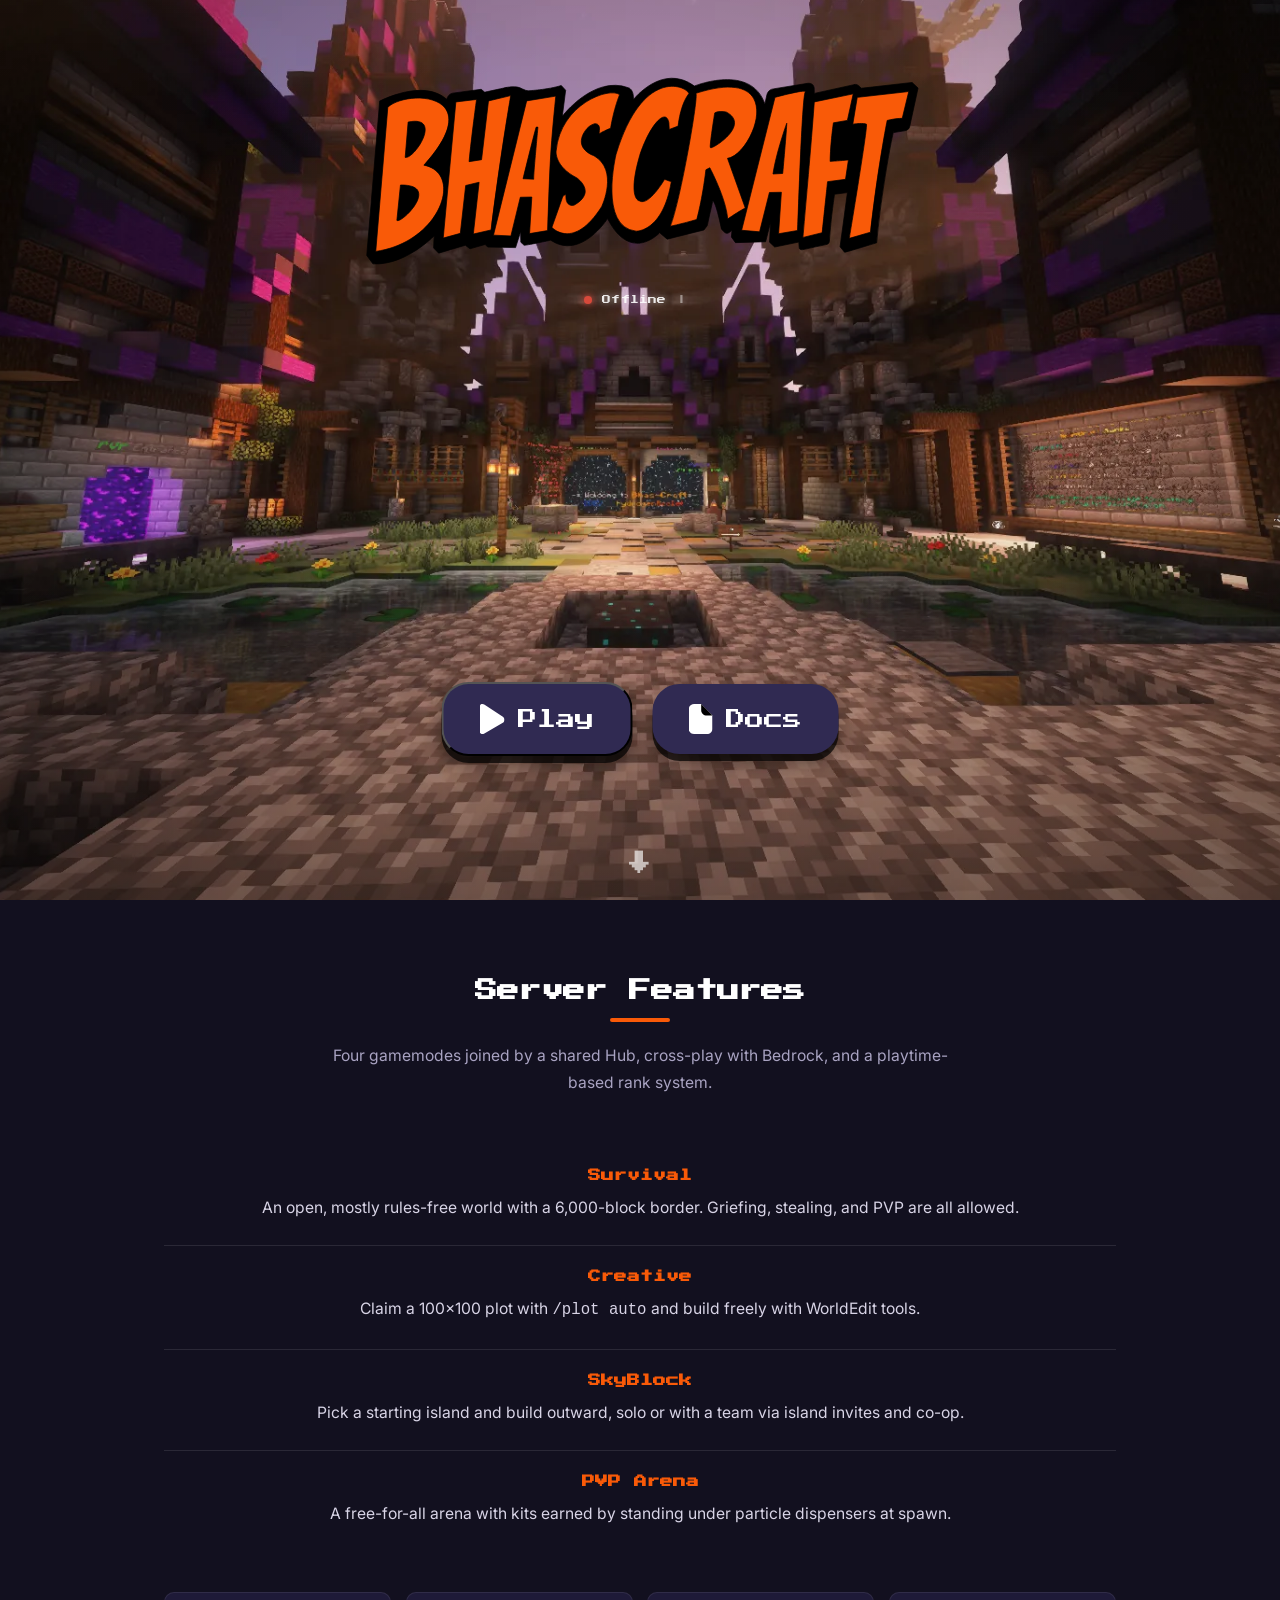
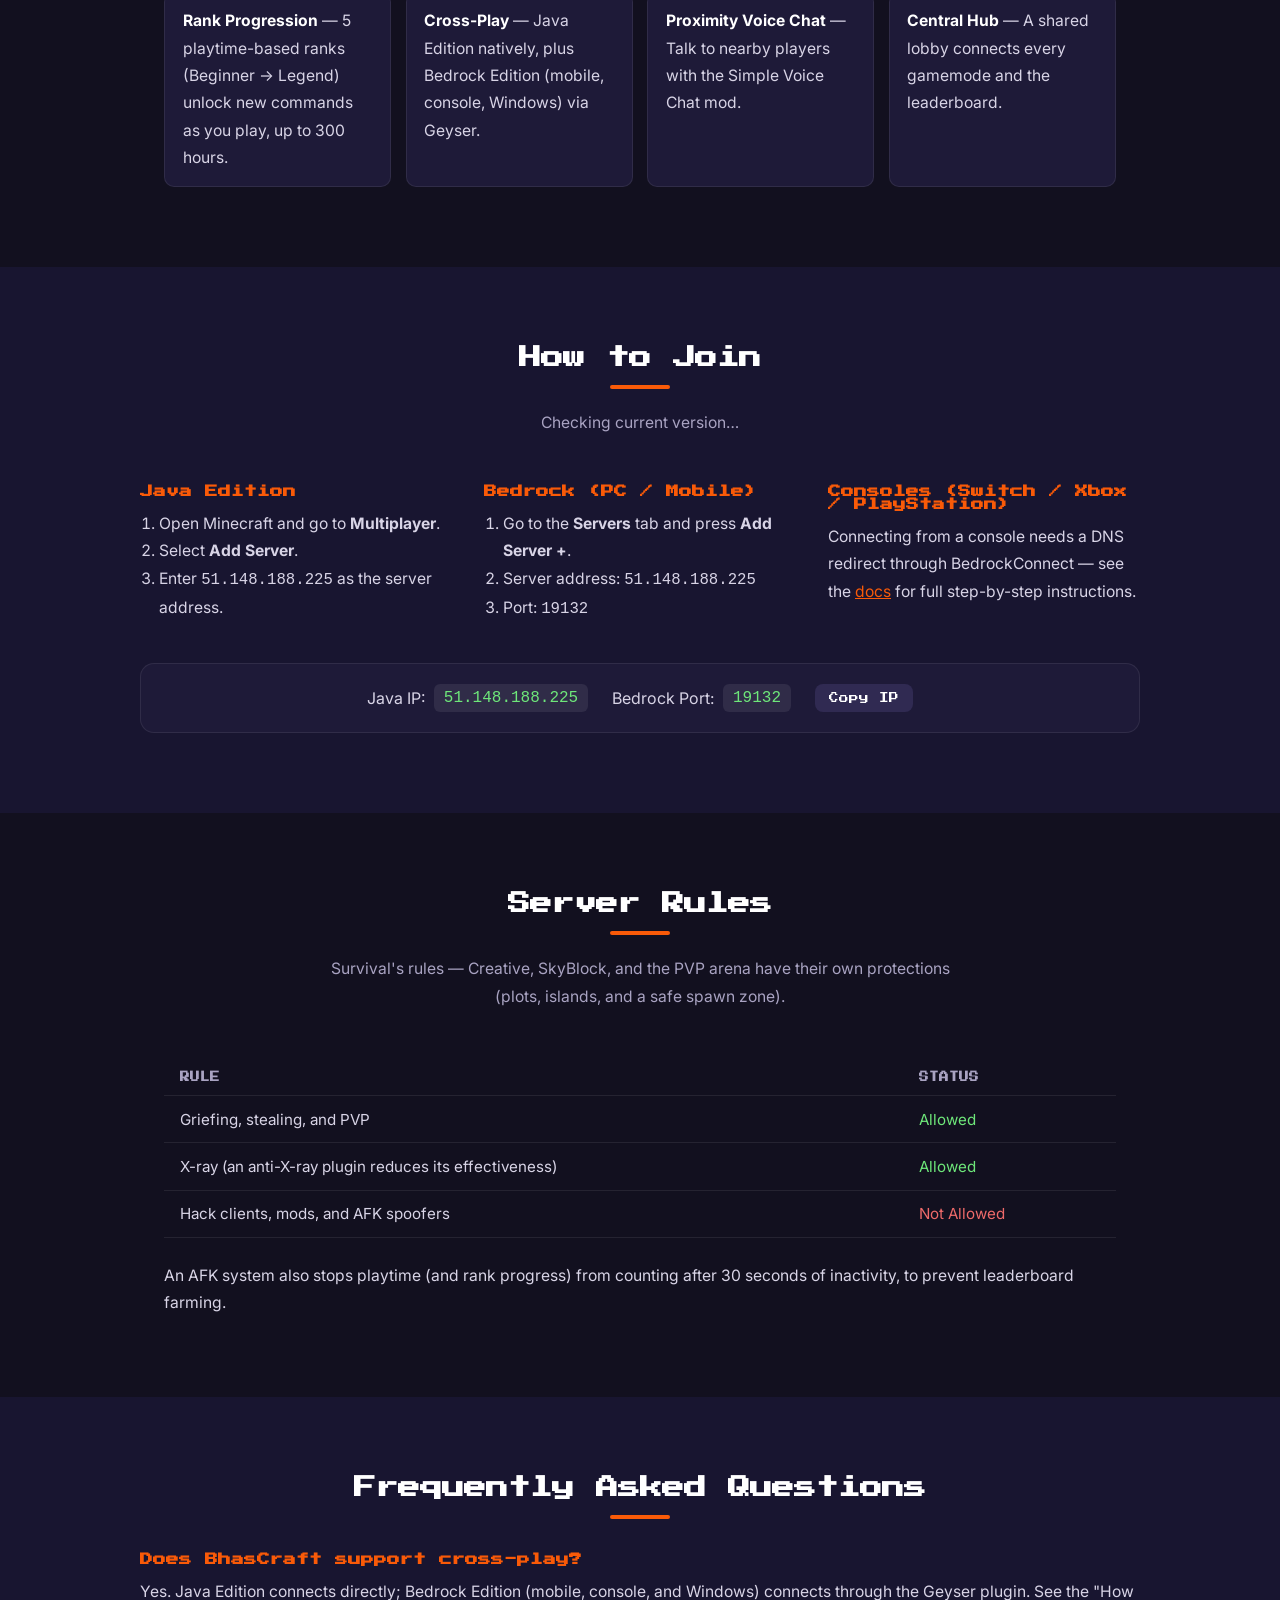
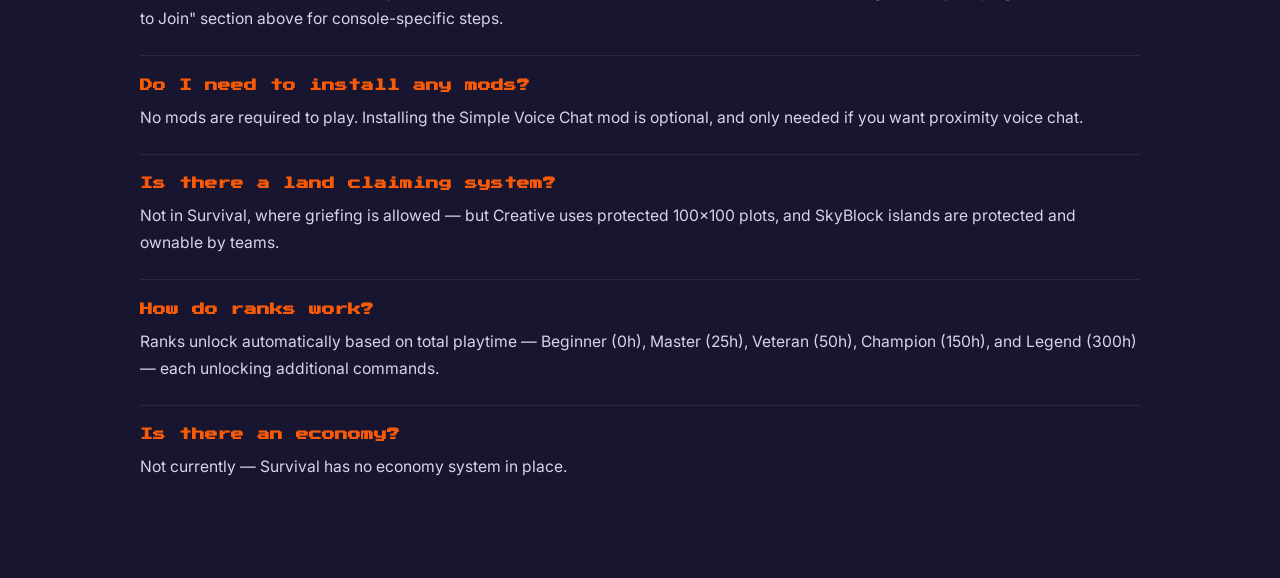
==== commit ddfcad62: "Compress images to fix a Google PageSpeed/Lighthouse score of 71 Largest Contentful Paint was 18.6s," ====
--- a/index.html
+++ b/index.html
@@ -60,7 +60,7 @@
   .hero-bg {
     position: absolute;
     inset: -6%;
-    background: url('Backround.png') center / cover no-repeat;
+    background: url('Backround.webp') center / cover no-repeat;
     z-index: 0;
     will-change: transform;
   }
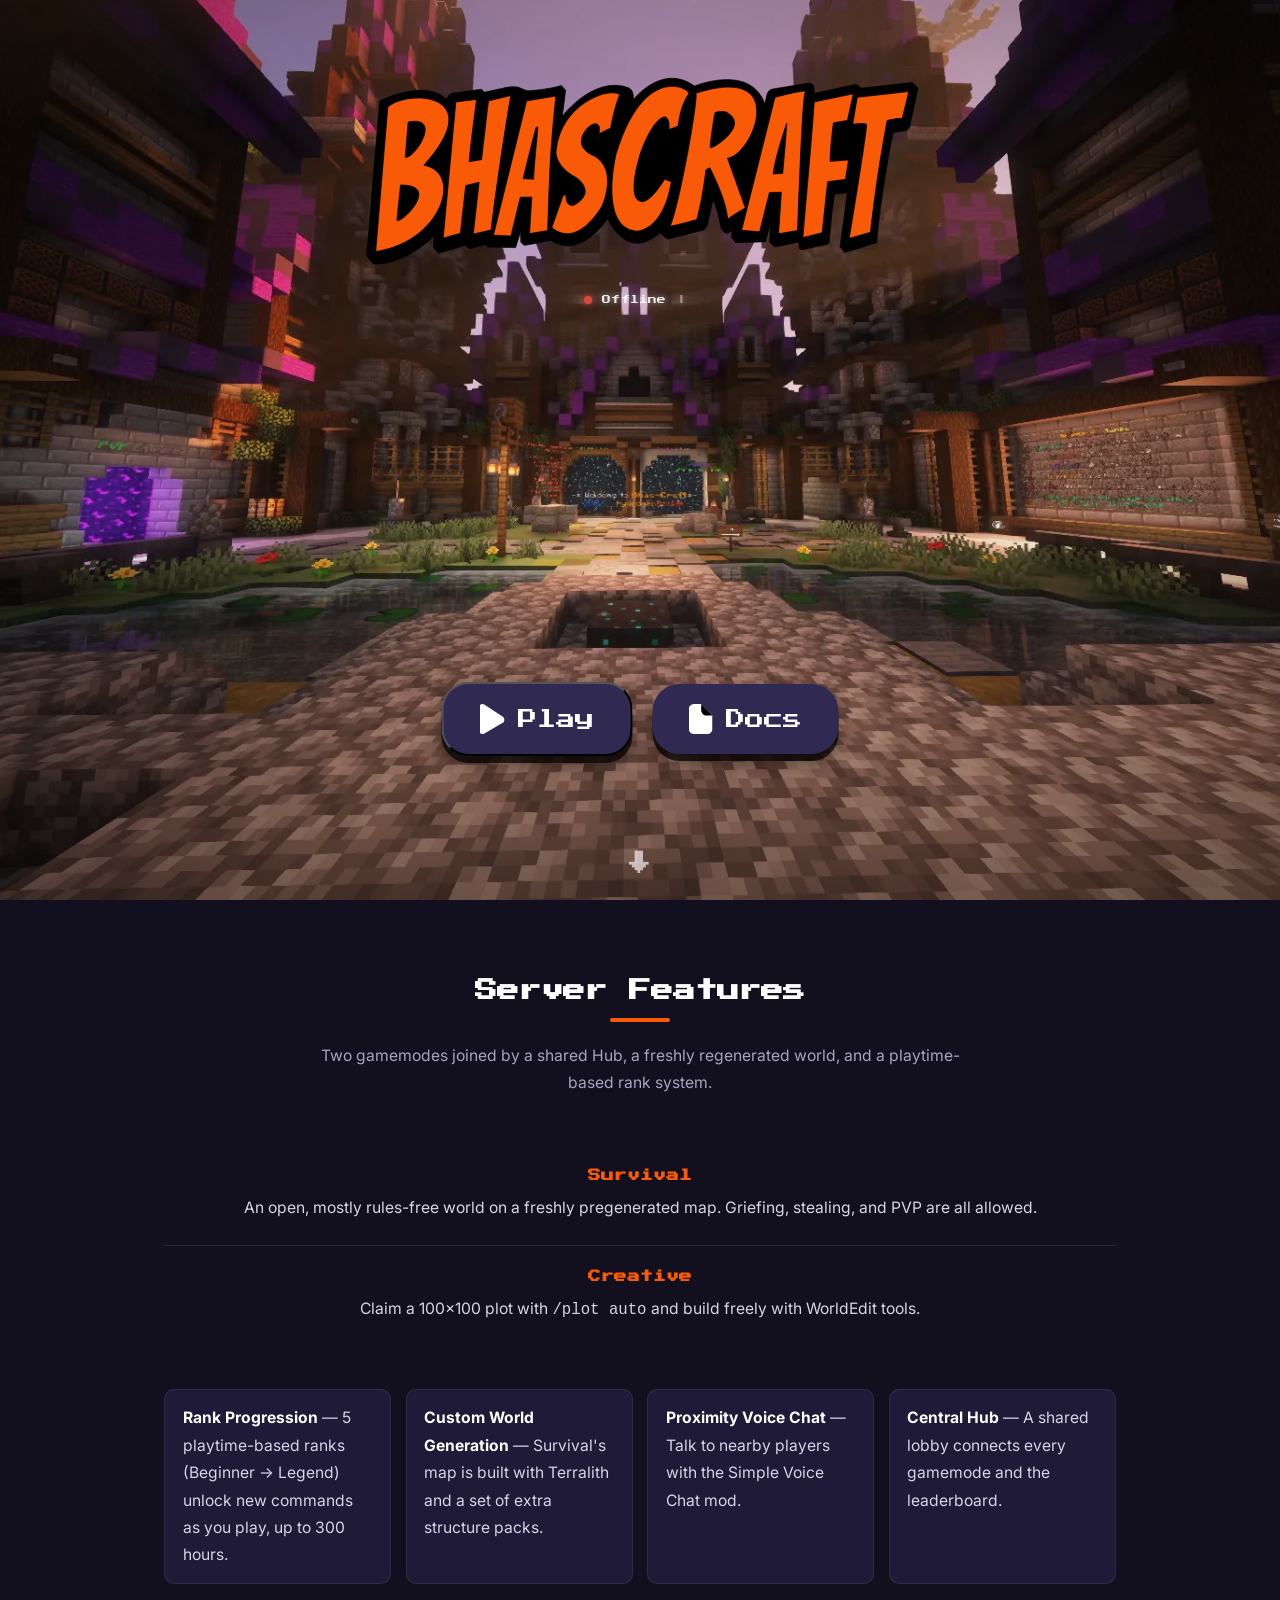
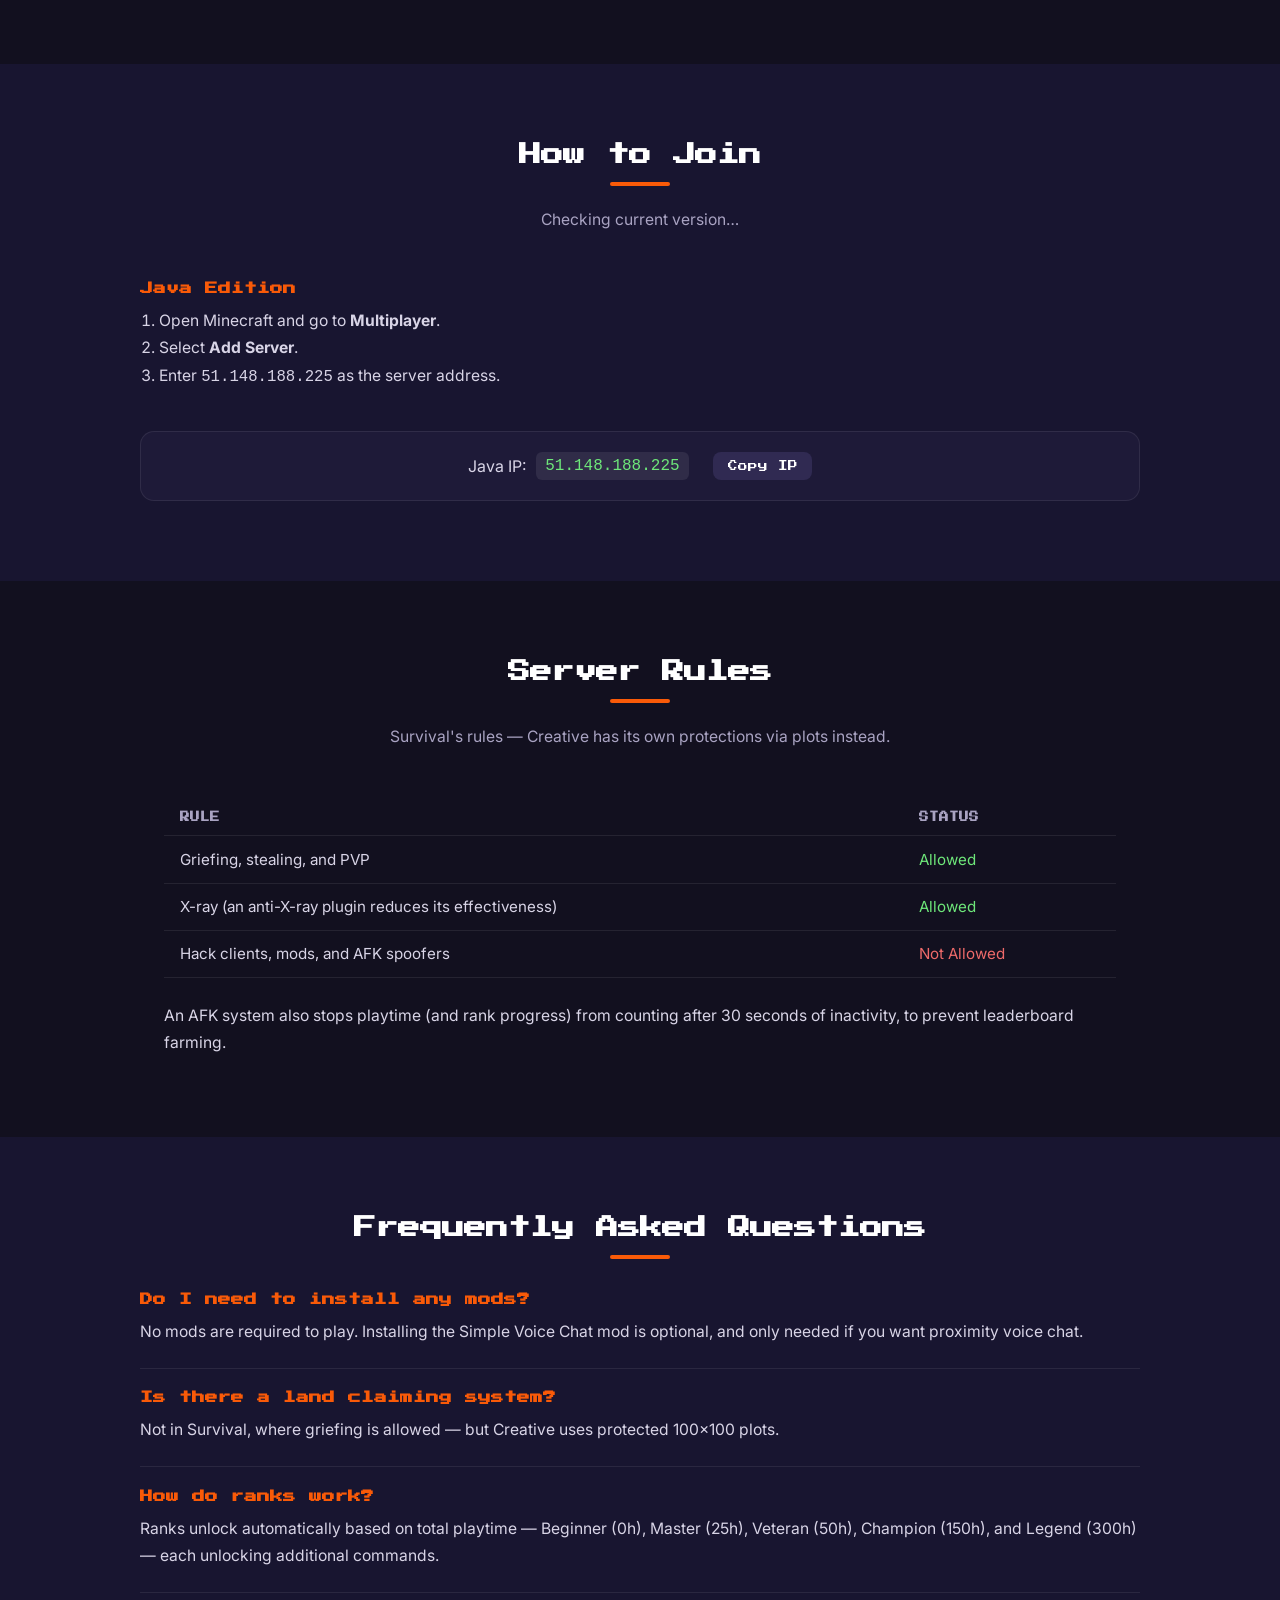
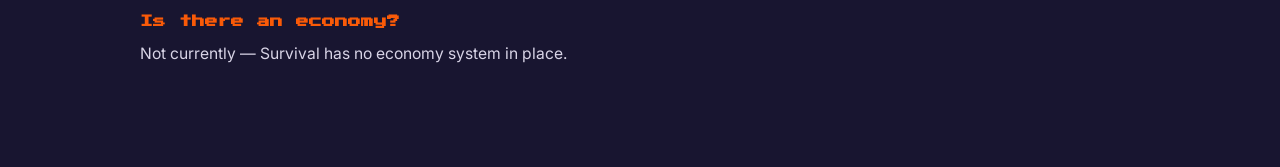
==== commit fb999b14: "Overhaul docs for the post-reset server - Add Overworld/Nether/End pages with new screenshots - Arch" ====
--- a/index.html
+++ b/index.html
@@ -3,12 +3,12 @@
 <head>
 <meta charset="UTF-8">
 <meta name="viewport" content="width=device-width, initial-scale=1.0">
-<title>BhasCraft - Survival, Creative, SkyBlock & PVP Minecraft Server | Java & Bedrock</title>
-<meta name="description" content="Join BhasCraft, a Minecraft server with Survival, Creative plots, SkyBlock islands, and a PVP arena. Cross-play on Java & Bedrock Edition. IP: 51.148.188.225">
+<title>BhasCraft - Survival & Creative Minecraft Server | Java Edition</title>
+<meta name="description" content="Join BhasCraft, a Minecraft server with Survival and Creative plots, running a freshly regenerated world with Terralith and extra structure packs. Java Edition. IP: 51.148.188.225">
 <link rel="canonical" href="https://bhascraft.github.io/">
 
 <meta property="og:title" content="BhasCraft Minecraft Server">
-<meta property="og:description" content="Survival, Creative, SkyBlock & PVP — join BhasCraft on Java or Bedrock Edition at 51.148.188.225.">
+<meta property="og:description" content="Survival & Creative — join BhasCraft on Java Edition at 51.148.188.225.">
 <meta property="og:type" content="website">
 <meta property="og:url" content="https://bhascraft.github.io/">
 <meta property="og:image" content="https://bhascraft.github.io/Bhascraft.svg">
@@ -19,7 +19,7 @@
   "@type": "WebSite",
   "name": "BhasCraft Minecraft Server",
   "url": "https://bhascraft.github.io/",
-  "description": "BhasCraft is a Minecraft server featuring Survival, Creative plots, SkyBlock islands, and a PVP arena, with cross-play support for Java and Bedrock Edition."
+  "description": "BhasCraft is a Minecraft server featuring Survival and Creative plots on Java Edition, with a custom-generated world built using Terralith and extra structure packs."
 }
 </script>
 
@@ -52,6 +52,13 @@
     position: relative;
     width: 100vw;
     height: 100vh;
+    /* Mobile browsers count the address bar / toolbar space in 100vh, even
+       though that space isn't actually visible on load — so the hero (and
+       the scroll-cue pinned near its bottom) extends below the real fold.
+       100svh ("small viewport height") is sized to the guaranteed-visible
+       area with browser chrome shown, so the whole hero always fits.
+       Kept 100vh above as a fallback for browsers that don't support svh. */
+    height: 100svh;
     display: flex;
     flex-direction: column;
     align-items: center;
@@ -534,7 +541,7 @@
 <div class="hero">
   <div class="hero-bg"></div>
 
-  <h1 class="sr-only">BhasCraft Minecraft Server — Survival, Creative, SkyBlock &amp; PVP</h1>
+  <h1 class="sr-only">BhasCraft Minecraft Server — Survival &amp; Creative</h1>
 
   <div class="logo">
     <img src="Bhascraft.svg" alt="Bhascraft">
@@ -570,30 +577,22 @@
 
   <section id="features" class="content-section">
     <h2>Server Features</h2>
-    <p class="section-intro reveal-up">Four gamemodes joined by a shared Hub, cross-play with Bedrock, and a playtime-based rank system.</p>
+    <p class="section-intro reveal-up">Two gamemodes joined by a shared Hub, a freshly regenerated world, and a playtime-based rank system.</p>
 
     <div class="gamemode-list">
       <div class="gamemode-item reveal">
         <h3>Survival</h3>
-        <p>An open, mostly rules-free world with a 6,000-block border. Griefing, stealing, and PVP are all allowed.</p>
+        <p>An open, mostly rules-free world on a freshly pregenerated map. Griefing, stealing, and PVP are all allowed.</p>
       </div>
       <div class="gamemode-item reveal">
         <h3>Creative</h3>
         <p>Claim a 100×100 plot with <code>/plot auto</code> and build freely with WorldEdit tools.</p>
       </div>
-      <div class="gamemode-item reveal">
-        <h3>SkyBlock</h3>
-        <p>Pick a starting island and build outward, solo or with a team via island invites and co-op.</p>
-      </div>
-      <div class="gamemode-item reveal">
-        <h3>PVP Arena</h3>
-        <p>A free-for-all arena with kits earned by standing under particle dispensers at spawn.</p>
-      </div>
     </div>
 
     <ul class="feature-list">
       <li class="reveal"><strong>Rank Progression</strong> — 5 playtime-based ranks (Beginner → Legend) unlock new commands as you play, up to 300 hours.</li>
-      <li class="reveal"><strong>Cross-Play</strong> — Java Edition natively, plus Bedrock Edition (mobile, console, Windows) via Geyser.</li>
+      <li class="reveal"><strong>Custom World Generation</strong> — Survival's map is built with Terralith and a set of extra structure packs.</li>
       <li class="reveal"><strong>Proximity Voice Chat</strong> — Talk to nearby players with the Simple Voice Chat mod.</li>
       <li class="reveal"><strong>Central Hub</strong> — A shared lobby connects every gamemode and the leaderboard.</li>
     </ul>
@@ -612,30 +611,17 @@
           <li>Enter <code>51.148.188.225</code> as the server address.</li>
         </ol>
       </div>
-      <div class="reveal">
-        <h3>Bedrock (PC / Mobile)</h3>
-        <ol>
-          <li>Go to the <strong>Servers</strong> tab and press <strong>Add Server +</strong>.</li>
-          <li>Server address: <code>51.148.188.225</code></li>
-          <li>Port: <code>19132</code></li>
-        </ol>
-      </div>
-      <div class="reveal">
-        <h3>Consoles (Switch / Xbox / PlayStation)</h3>
-        <p>Connecting from a console needs a DNS redirect through BedrockConnect — see the <a href="wiki/index.html">docs</a> for full step-by-step instructions.</p>
-      </div>
     </div>
 
     <div class="ip-box reveal-up">
       <div class="ip-line"><span>Java IP:</span> <code>51.148.188.225</code></div>
-      <div class="ip-line"><span>Bedrock Port:</span> <code>19132</code></div>
       <button class="ip-copy-btn" id="copyIpBtn">Copy IP</button>
     </div>
   </section>
 
   <section id="rules" class="content-section">
     <h2>Server Rules</h2>
-    <p class="section-intro reveal-up">Survival's rules — Creative, SkyBlock, and the PVP arena have their own protections (plots, islands, and a safe spawn zone).</p>
+    <p class="section-intro reveal-up">Survival's rules — Creative has its own protections via plots instead.</p>
 
     <table class="rules-table reveal-up">
       <thead>
@@ -655,16 +641,12 @@
 
     <div class="faq-list">
       <div class="faq-item reveal">
-        <h3>Does BhasCraft support cross-play?</h3>
-        <p>Yes. Java Edition connects directly; Bedrock Edition (mobile, console, and Windows) connects through the Geyser plugin. See the "How to Join" section above for console-specific steps.</p>
-      </div>
-      <div class="faq-item reveal">
         <h3>Do I need to install any mods?</h3>
         <p>No mods are required to play. Installing the Simple Voice Chat mod is optional, and only needed if you want proximity voice chat.</p>
       </div>
       <div class="faq-item reveal">
         <h3>Is there a land claiming system?</h3>
-        <p>Not in Survival, where griefing is allowed — but Creative uses protected 100×100 plots, and SkyBlock islands are protected and ownable by teams.</p>
+        <p>Not in Survival, where griefing is allowed — but Creative uses protected 100×100 plots.</p>
       </div>
       <div class="faq-item reveal">
         <h3>How do ranks work?</h3>
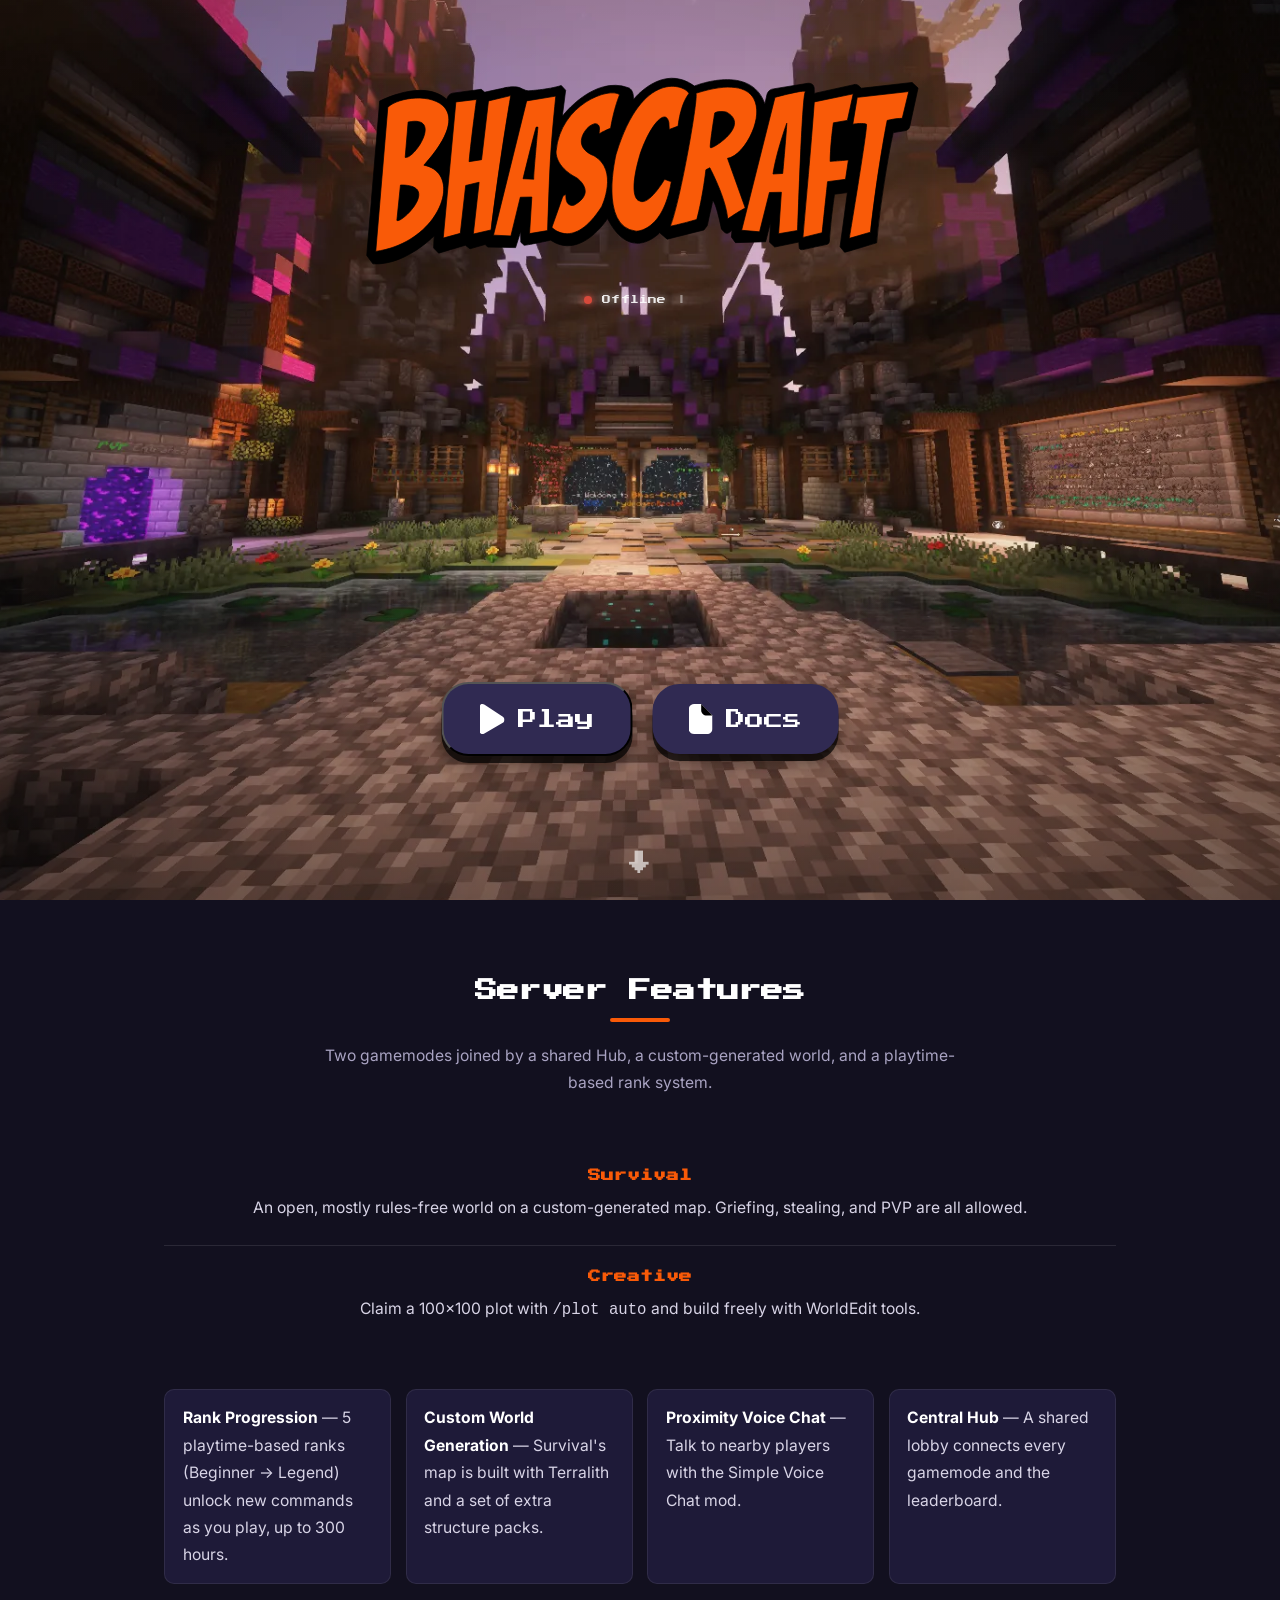
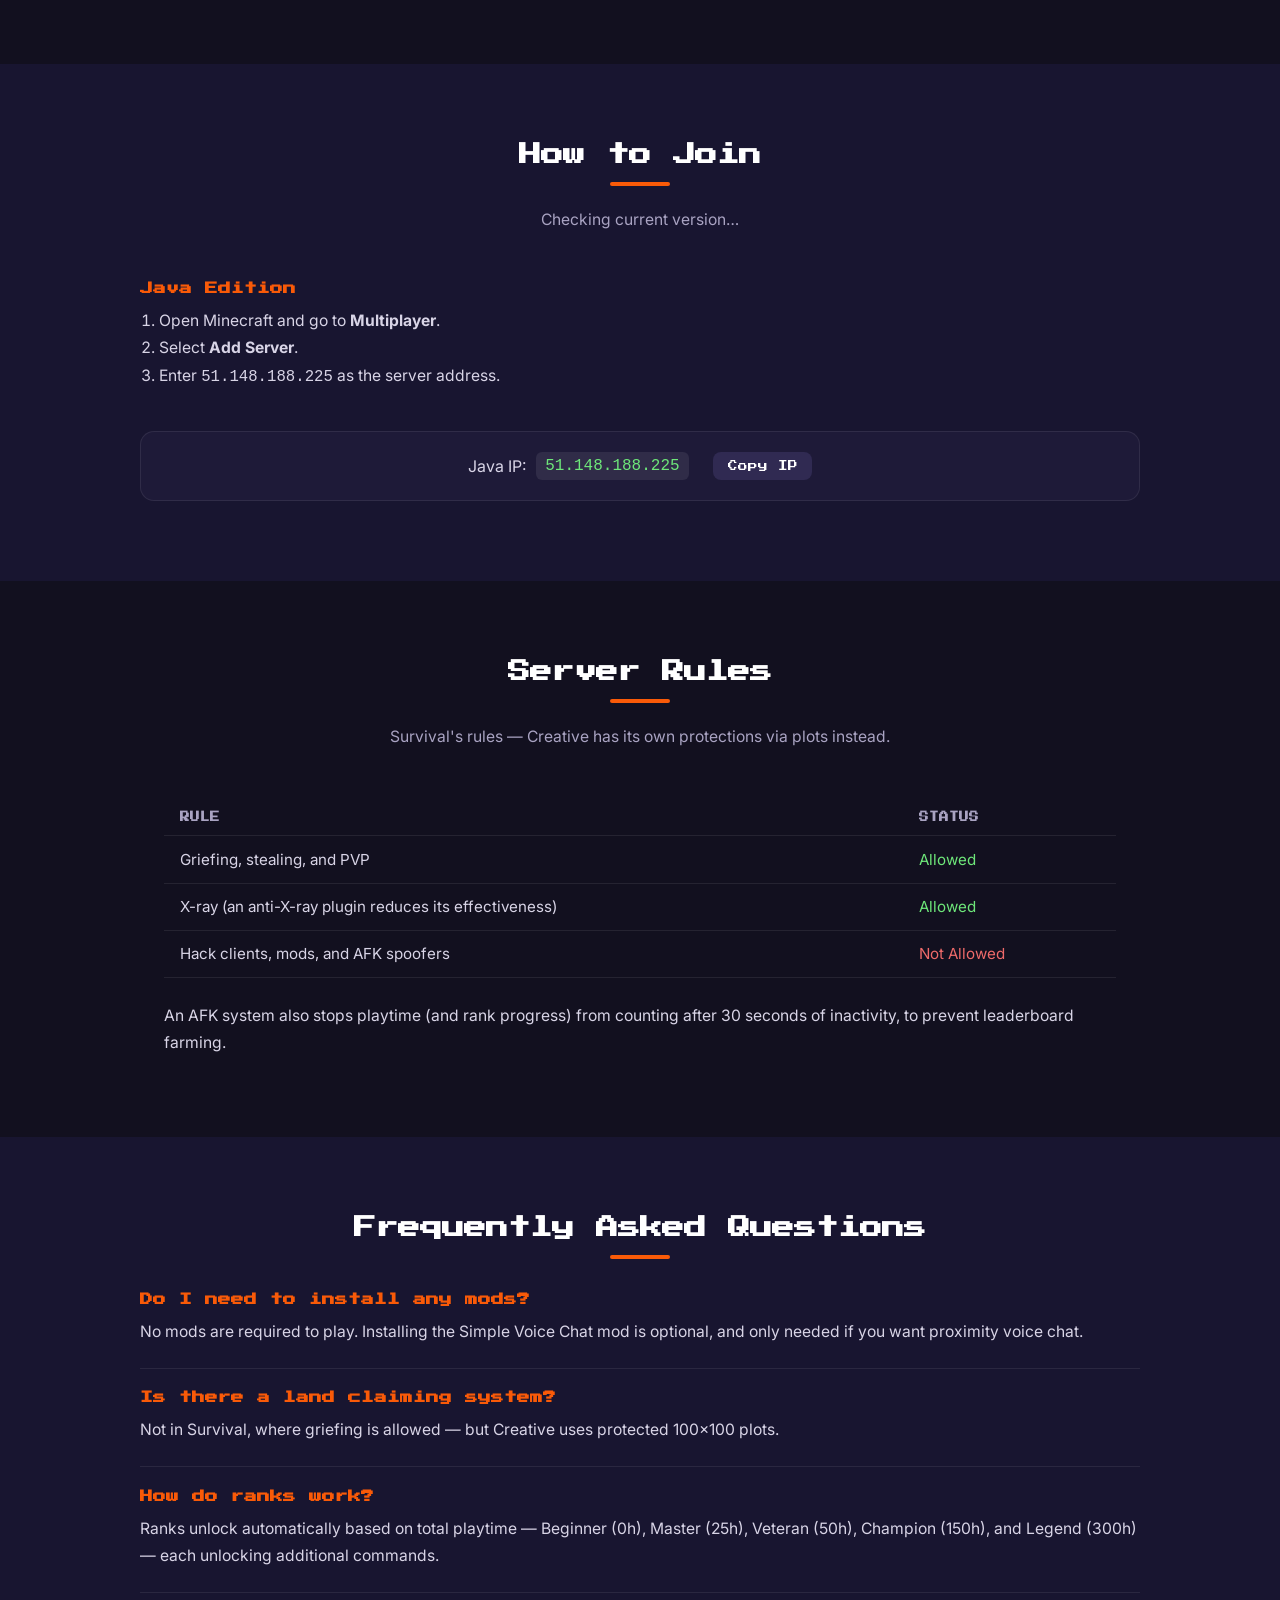
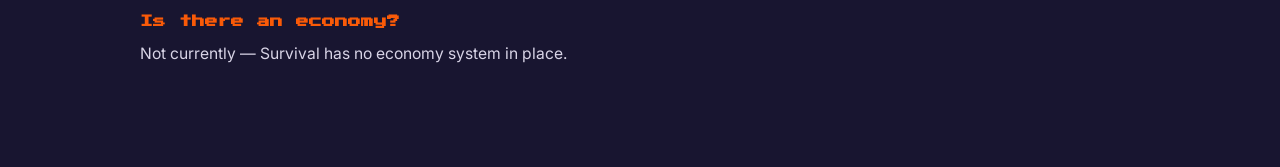
==== commit 72615b6c: "Edit Homepage and add favicon to match the new server icon" ====
--- a/index.html
+++ b/index.html
@@ -4,8 +4,9 @@
 <meta charset="UTF-8">
 <meta name="viewport" content="width=device-width, initial-scale=1.0">
 <title>BhasCraft - Survival & Creative Minecraft Server | Java Edition</title>
-<meta name="description" content="Join BhasCraft, a Minecraft server with Survival and Creative plots, running a freshly regenerated world with Terralith and extra structure packs. Java Edition. IP: 51.148.188.225">
+<meta name="description" content="Join BhasCraft, a Minecraft server with Survival and Creative plots, running a custom-generated world with Terralith and extra structure packs. Java Edition. IP: 51.148.188.225">
 <link rel="canonical" href="https://bhascraft.github.io/">
+<link rel="icon" type="image/png" href="favicon.png">
 
 <meta property="og:title" content="BhasCraft Minecraft Server">
 <meta property="og:description" content="Survival & Creative — join BhasCraft on Java Edition at 51.148.188.225.">
@@ -577,12 +578,12 @@
 
   <section id="features" class="content-section">
     <h2>Server Features</h2>
-    <p class="section-intro reveal-up">Two gamemodes joined by a shared Hub, a freshly regenerated world, and a playtime-based rank system.</p>
+    <p class="section-intro reveal-up">Two gamemodes joined by a shared Hub, a custom-generated world, and a playtime-based rank system.</p>
 
     <div class="gamemode-list">
       <div class="gamemode-item reveal">
         <h3>Survival</h3>
-        <p>An open, mostly rules-free world on a freshly pregenerated map. Griefing, stealing, and PVP are all allowed.</p>
+        <p>An open, mostly rules-free world on a custom-generated map. Griefing, stealing, and PVP are all allowed.</p>
       </div>
       <div class="gamemode-item reveal">
         <h3>Creative</h3>
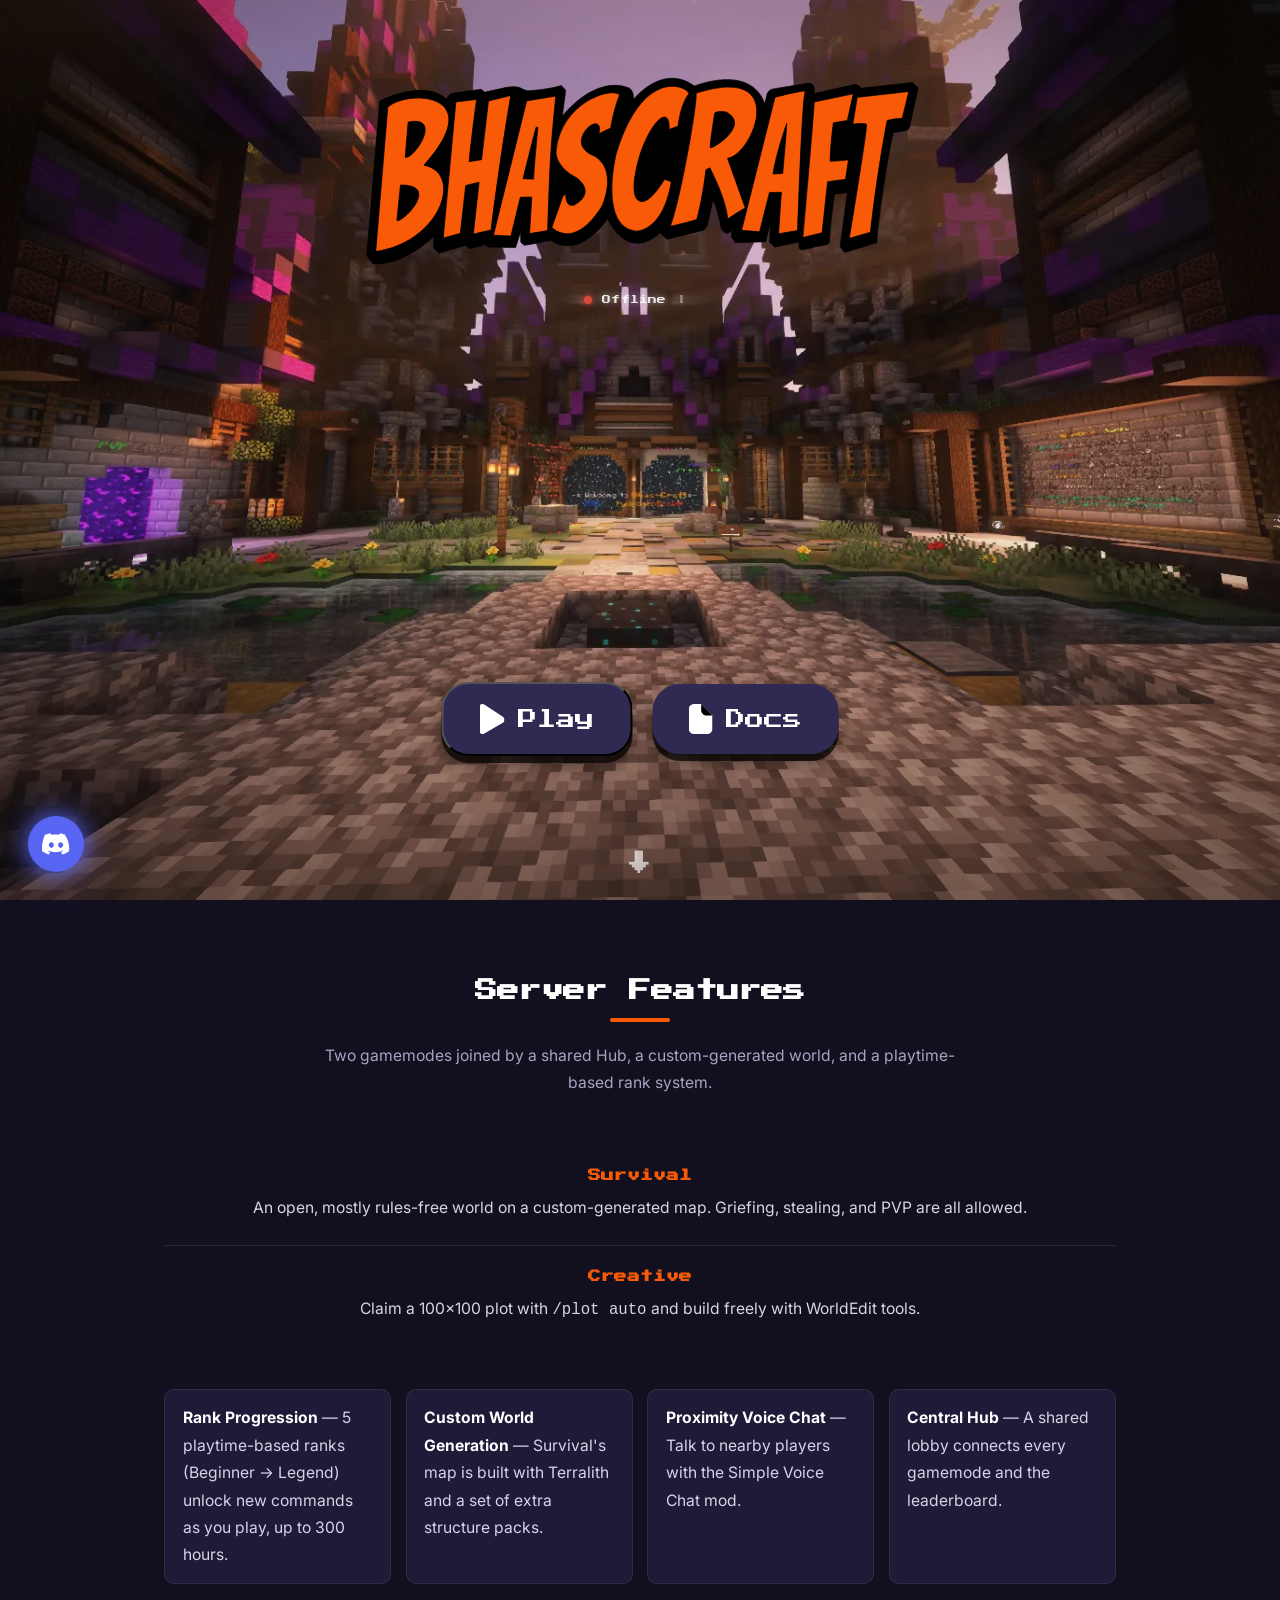
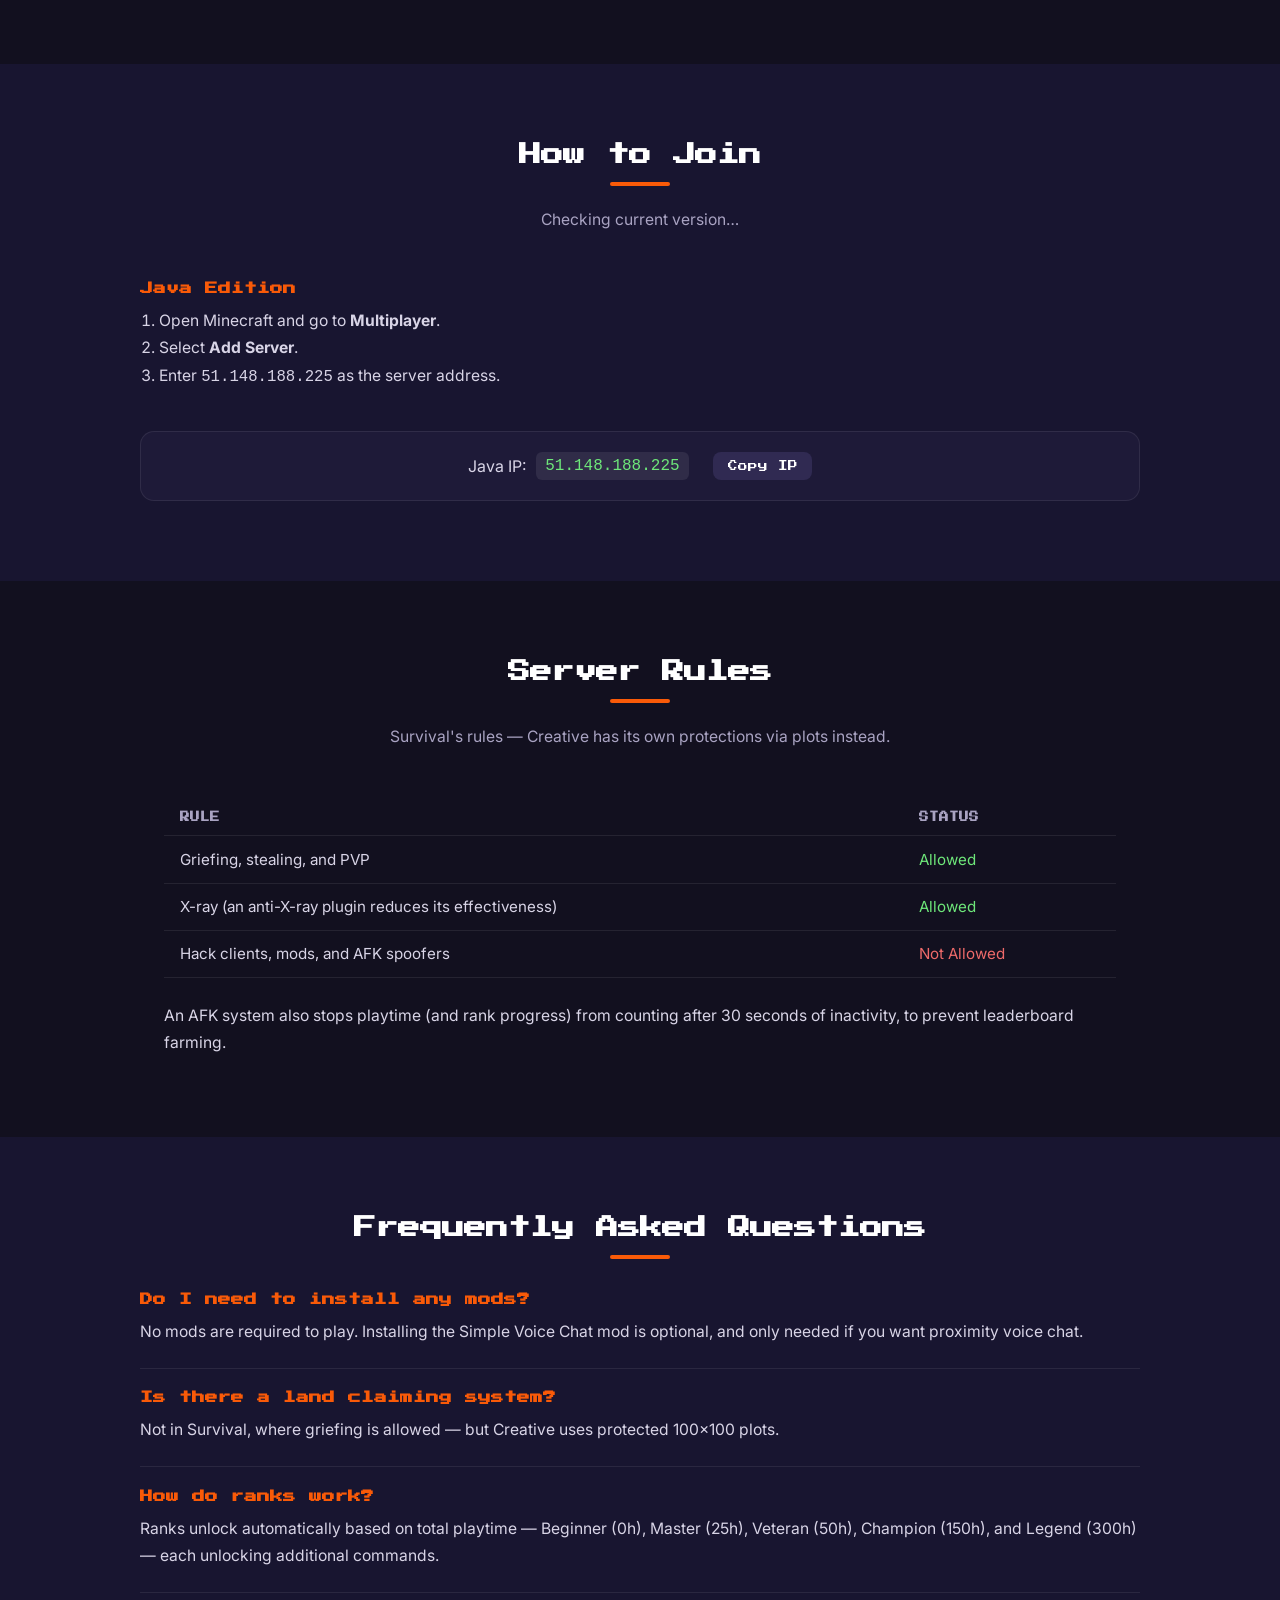
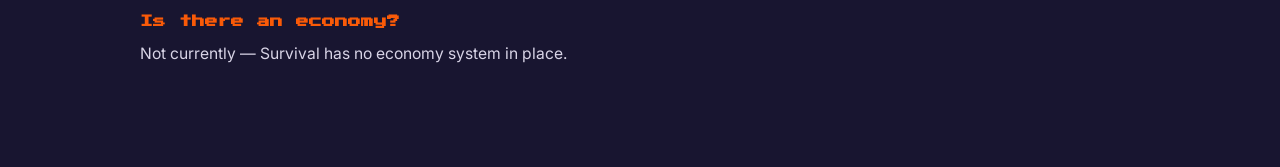
==== commit 42a5f7b7: "Add a Discord join button and fix nav sidebar bugs - Add a bottom-left Discord button and modal to t" ====
--- a/index.html
+++ b/index.html
@@ -282,7 +282,7 @@
 
     opacity: 0;
     pointer-events: none;
-    transition: opacity 0.2s ease, transform 0.2s ease;
+    transition: opacity 0.2s ease, transform 0.25s cubic-bezier(0.34, 1.56, 0.64, 1);
   }
 
   .toast.show {
@@ -325,6 +325,198 @@
     0%, 100% { transform: translateX(-50%) translateY(0); }
     50%      { transform: translateX(-50%) translateY(8px); }
   }
+
+  /* ── Discord FAB ───────────────────────────────────────
+     Fixed to the bottom-left corner regardless of scroll position.
+     Hidden until revealed (5s timeout, first scroll, or first click on
+     any button) — pointer-events stay off until then so it can't be
+     clicked while invisible. */
+  .discord-fab {
+    position: fixed;
+    bottom: 1.75rem;
+    left: 1.75rem;
+    z-index: 90;
+    width: 56px;
+    height: 56px;
+    border-radius: 50%;
+    background: #5865F2;
+    border: none;
+    display: flex;
+    align-items: center;
+    justify-content: center;
+    cursor: pointer;
+
+    opacity: 0;
+    transform: translateY(16px) scale(0.7);
+    pointer-events: none;
+    box-shadow: 0 0 0 rgba(88, 101, 242, 0);
+    transition:
+      opacity 0.4s ease,
+      transform 0.4s cubic-bezier(0.34, 1.56, 0.64, 1),
+      box-shadow 0.3s ease;
+  }
+
+  .discord-fab.show {
+    opacity: 1;
+    transform: translateY(0) scale(1);
+    pointer-events: auto;
+    box-shadow:
+      0 0 16px 4px rgba(88, 101, 242, 0.55),
+      0 0 34px 10px rgba(88, 101, 242, 0.28);
+  }
+
+  .discord-fab:hover {
+    transform: translateY(-4px) scale(1.05);
+    box-shadow:
+      0 0 20px 6px rgba(88, 101, 242, 0.7),
+      0 0 40px 14px rgba(88, 101, 242, 0.35);
+  }
+
+  .discord-fab svg { width: 28px; height: 28px; fill: #fff; }
+
+  @media (max-width: 600px) {
+    .discord-fab { left: 1.1rem; bottom: 1.1rem; width: 50px; height: 50px; }
+    .discord-fab svg { width: 24px; height: 24px; }
+  }
+
+  /* ── Discord modal ──────────────────────────────────────
+     Centered dialog with a dimming backdrop. The card starts slightly
+     narrower and lower (same fade+slide the IP toast uses), then once
+     it settles into place its width springs out to full size — the
+     same bouncy width transition the Play button uses when its label
+     changes. Clicking the backdrop itself (not the card) closes it. */
+  .discord-modal-overlay {
+    position: fixed;
+    inset: 0;
+    z-index: 200;
+    display: flex;
+    align-items: center;
+    justify-content: center;
+
+    background: rgba(8, 6, 16, 0);
+    backdrop-filter: blur(0px);
+    opacity: 0;
+    pointer-events: none;
+    transition: opacity 0.25s ease, background 0.25s ease, backdrop-filter 0.25s ease;
+  }
+
+  .discord-modal-overlay.show {
+    opacity: 1;
+    pointer-events: auto;
+    background: rgba(8, 6, 16, 0.72);
+    backdrop-filter: blur(6px);
+  }
+
+  .discord-modal-card {
+    background: #181530;
+    border: 1px solid rgba(255, 255, 255, 0.08);
+    border-radius: 20px;
+    padding: 1.1rem;
+    box-shadow: 0 20px 60px rgba(0, 0, 0, 0.55);
+    overflow: hidden;
+
+    width: 150px;
+    max-width: calc(100vw - 2.5rem);
+    opacity: 0;
+    transform: translateY(140px);
+    transition:
+      opacity 0.3s ease,
+      transform 0.42s cubic-bezier(0.34, 1.9, 0.64, 1),
+      width 0.35s cubic-bezier(0.34, 1.56, 0.64, 1) 0.28s;
+  }
+
+  .discord-modal-overlay.show .discord-modal-card {
+    opacity: 1;
+    transform: translateY(0);
+    width: 320px;
+  }
+
+  @media (max-width: 480px) {
+    .discord-modal-card { width: 120px; }
+    .discord-modal-overlay.show .discord-modal-card { width: 280px; }
+  }
+
+  /* ── Discord invite card ────────────────────────────────
+     A hand-built copy of Discord's own invite-link unfurl card
+     (icon overlapping a banner, name, live counts, join button),
+     since Discord doesn't offer that specific card as an embeddable
+     widget — only the full iframe widget. Counts/name/icon are filled
+     in from the public invite API at runtime; see the script below. */
+  .discord-invite {
+    font-family: 'Inter', system-ui, -apple-system, sans-serif;
+    background: #111214;
+    border-radius: 14px;
+    overflow: hidden;
+    border: 1px solid rgba(255, 255, 255, 0.06);
+  }
+
+  .discord-invite-banner {
+    height: 64px;
+    background: linear-gradient(135deg, #f95a08, #ff9d4d);
+  }
+
+  .discord-invite-icon {
+    display: block;
+    width: 60px;
+    height: 60px;
+    border-radius: 16px;
+    border: 4px solid #111214;
+    background: #111214 center / cover no-repeat;
+    margin: -30px auto 0;
+  }
+
+  .discord-invite-body {
+    padding: 0.6rem 1rem 1rem;
+    text-align: center;
+  }
+
+  .discord-invite-name {
+    font-weight: 700;
+    color: #fff;
+    font-size: 1rem;
+    margin-top: 0.35rem;
+  }
+
+  .discord-invite-stats {
+    display: flex;
+    justify-content: center;
+    gap: 0.9rem;
+    margin-top: 0.5rem;
+    font-size: 0.8rem;
+    color: #b5bac1;
+  }
+
+  .discord-invite-stat { display: flex; align-items: center; gap: 0.35rem; }
+
+  .discord-invite-dot {
+    width: 8px;
+    height: 8px;
+    border-radius: 50%;
+    display: inline-block;
+    flex-shrink: 0;
+  }
+  .discord-invite-dot.online { background: #23a559; }
+  .discord-invite-dot.total  { background: #80848e; }
+
+  .discord-invite-est {
+    margin-top: 0.4rem;
+    font-size: 0.75rem;
+    color: #949ba4;
+  }
+
+  .discord-invite-btn {
+    display: block;
+    margin-top: 0.9rem;
+    background: #23a559;
+    color: #fff;
+    font-weight: 600;
+    text-decoration: none;
+    padding: 0.6rem 1rem;
+    border-radius: 8px;
+    font-size: 0.85rem;
+    transition: background 0.15s ease;
+  }
+  .discord-invite-btn:hover { background: #1e9150; }
 
   /* ── Content sections (below the hero) ───────────────── */
   .site-content {
@@ -662,6 +854,28 @@
 
 </main>
 
+<button class="discord-fab" id="discordFab" aria-label="Join our Discord" aria-haspopup="dialog">
+  <svg viewBox="0 0 24 24" xmlns="http://www.w3.org/2000/svg" aria-hidden="true"><path d="M20.317 4.3698a19.7913 19.7913 0 00-4.8851-1.5152.0741.0741 0 00-.0785.0371c-.211.3753-.4447.8648-.6083 1.2495-2.3054-.3448-4.6081-.3448-6.8949 0-.1636-.3928-.4058-.8742-.6177-1.2495a.077.077 0 00-.0785-.037 19.7363 19.7363 0 00-4.8852 1.515.0699.0699 0 00-.0321.0277C.5334 9.0458-.319 13.5799.0992 18.0578a.0824.0824 0 00.0312.0561c1.9245 1.4148 3.7896 2.2733 5.6221 2.8354a.0777.0777 0 00.0842-.0276c.4336-.5926.8194-1.2172 1.1508-1.8744a.076.076 0 00-.0416-.1057c-.6104-.2313-1.1915-.5297-1.7418-.8971a.0764.0764 0 01-.0076-.1268c.1173-.0881.2346-.1793.3462-.2717a.0763.0763 0 01.0797-.0107c3.9278 1.7933 8.1772 1.7933 12.0611 0a.076.076 0 01.0808.0089c.1116.0923.2289.1846.3462.2716a.0764.0764 0 01-.0067.1268 12.2986 12.2986 0 01-1.7423.8974.0767.0767 0 00-.0407.1064c.3374.6512.7231 1.2762 1.1509 1.8683a.076.076 0 00.0842.0286c1.8399-.5619 3.7047-1.4207 5.6297-2.8354a.0777.0777 0 00.0313-.0552c.5004-5.177-.8382-9.6739-3.5485-13.6604a.061.061 0 00-.0312-.0286zM8.02 15.3312c-1.1825 0-2.1569-1.0857-2.1569-2.419 0-1.3332.9555-2.4189 2.1569-2.4189 1.2108 0 2.1757 1.0952 2.1568 2.419 0 1.3332-.9555 2.4189-2.1568 2.4189zm7.9748 0c-1.1825 0-2.1569-1.0857-2.1569-2.419 0-1.3332.9554-2.4189 2.1569-2.4189 1.2108 0 2.1757 1.0952 2.1568 2.419 0 1.3332-.946 2.4189-2.1568 2.4189Z"/></svg>
+</button>
+
+<div class="discord-modal-overlay" id="discordOverlay" role="dialog" aria-modal="true" aria-label="BhasCraft Discord">
+  <div class="discord-modal-card">
+    <div class="discord-invite">
+      <div class="discord-invite-banner"></div>
+      <img class="discord-invite-icon" id="discordInviteIcon" alt="">
+      <div class="discord-invite-body">
+        <div class="discord-invite-name" id="discordInviteName">BhasCraft</div>
+        <div class="discord-invite-stats">
+          <span class="discord-invite-stat"><span class="discord-invite-dot online"></span><span id="discordInviteOnline">…</span></span>
+          <span class="discord-invite-stat"><span class="discord-invite-dot total"></span><span id="discordInviteMembers">…</span></span>
+        </div>
+        <div class="discord-invite-est" id="discordInviteEst"></div>
+        <a class="discord-invite-btn" id="discordInviteBtn" href="https://discord.com/invite/yckCndHX" target="_blank" rel="noopener">Join Server</a>
+      </div>
+    </div>
+  </div>
+</div>
+
 <script>
   /* ── Always start at the top ──────────────────────────
      Browsers restore the previous scroll position on reload by default,
@@ -837,6 +1051,83 @@
     });
   })();
 
+  /* ── Discord FAB + modal ──────────────────────────────── */
+  (function () {
+    var fab     = document.getElementById('discordFab');
+    var overlay = document.getElementById('discordOverlay');
+    if (!fab || !overlay) return;
+
+    var revealed = false;
+    function reveal() {
+      if (revealed) return;
+      revealed = true;
+      fab.classList.add('show');
+    }
+    setTimeout(reveal, 5000);
+    window.addEventListener('scroll', reveal, { once: true, passive: true });
+    document.addEventListener('click', function (e) {
+      if (!revealed && e.target.closest('button, .btn')) reveal();
+    });
+
+    function openModal()  { overlay.classList.add('show'); }
+    function closeModal() { overlay.classList.remove('show'); }
+
+    // The overlay covers the whole viewport (including the FAB) while open,
+    // so there's no "click the FAB again" path to reach here — closing is
+    // handled entirely by the backdrop click below and Escape.
+    fab.addEventListener('click', openModal);
+
+    // Only close on clicks that land on the backdrop itself, not the card.
+    overlay.addEventListener('click', function (e) {
+      if (e.target === overlay) closeModal();
+    });
+
+    document.addEventListener('keydown', function (e) {
+      if (e.key === 'Escape') closeModal();
+    });
+  })();
+
+  /* ── Discord invite card ───────────────────────────────
+     Pulls live name/icon/counts from Discord's public invite API
+     (no auth needed for a public invite) so the numbers don't go
+     stale like a hardcoded card would. */
+  (function () {
+    var INVITE_CODE = 'yckCndHX';
+    var iconEl    = document.getElementById('discordInviteIcon');
+    var nameEl    = document.getElementById('discordInviteName');
+    var onlineEl  = document.getElementById('discordInviteOnline');
+    var membersEl = document.getElementById('discordInviteMembers');
+    var estEl     = document.getElementById('discordInviteEst');
+    if (!iconEl) return;
+
+    // Discord snowflake IDs encode their creation time in the top bits.
+    function snowflakeDate(id) {
+      var ms = Number((BigInt(id) >> 22n) + 1420070400000n);
+      return new Date(ms);
+    }
+
+    fetch('https://discord.com/api/v10/invites/' + INVITE_CODE + '?with_counts=true')
+      .then(function (r) { return r.ok ? r.json() : Promise.reject(); })
+      .then(function (data) {
+        var guild = data.guild || {};
+        nameEl.textContent = guild.name || 'BhasCraft';
+        iconEl.src = guild.icon
+          ? 'https://cdn.discordapp.com/icons/' + guild.id + '/' + guild.icon + '.png?size=128'
+          : 'favicon.png';
+        onlineEl.textContent = (data.approximate_presence_count != null ? data.approximate_presence_count : '?') + ' Online';
+        membersEl.textContent = (data.approximate_member_count != null ? data.approximate_member_count : '?') + ' Members';
+        if (guild.id) {
+          estEl.textContent = 'Est. ' + snowflakeDate(guild.id).toLocaleDateString('en-US', { month: 'short', year: 'numeric' });
+        }
+      })
+      .catch(function () {
+        iconEl.src = 'favicon.png';
+        onlineEl.textContent = '';
+        membersEl.textContent = '';
+        estEl.textContent = '';
+      });
+  })();
+
   /* ── Scroll reveals ──────────────────────────────────── */
   (function () {
     var items = document.querySelectorAll('.reveal, .reveal-up');
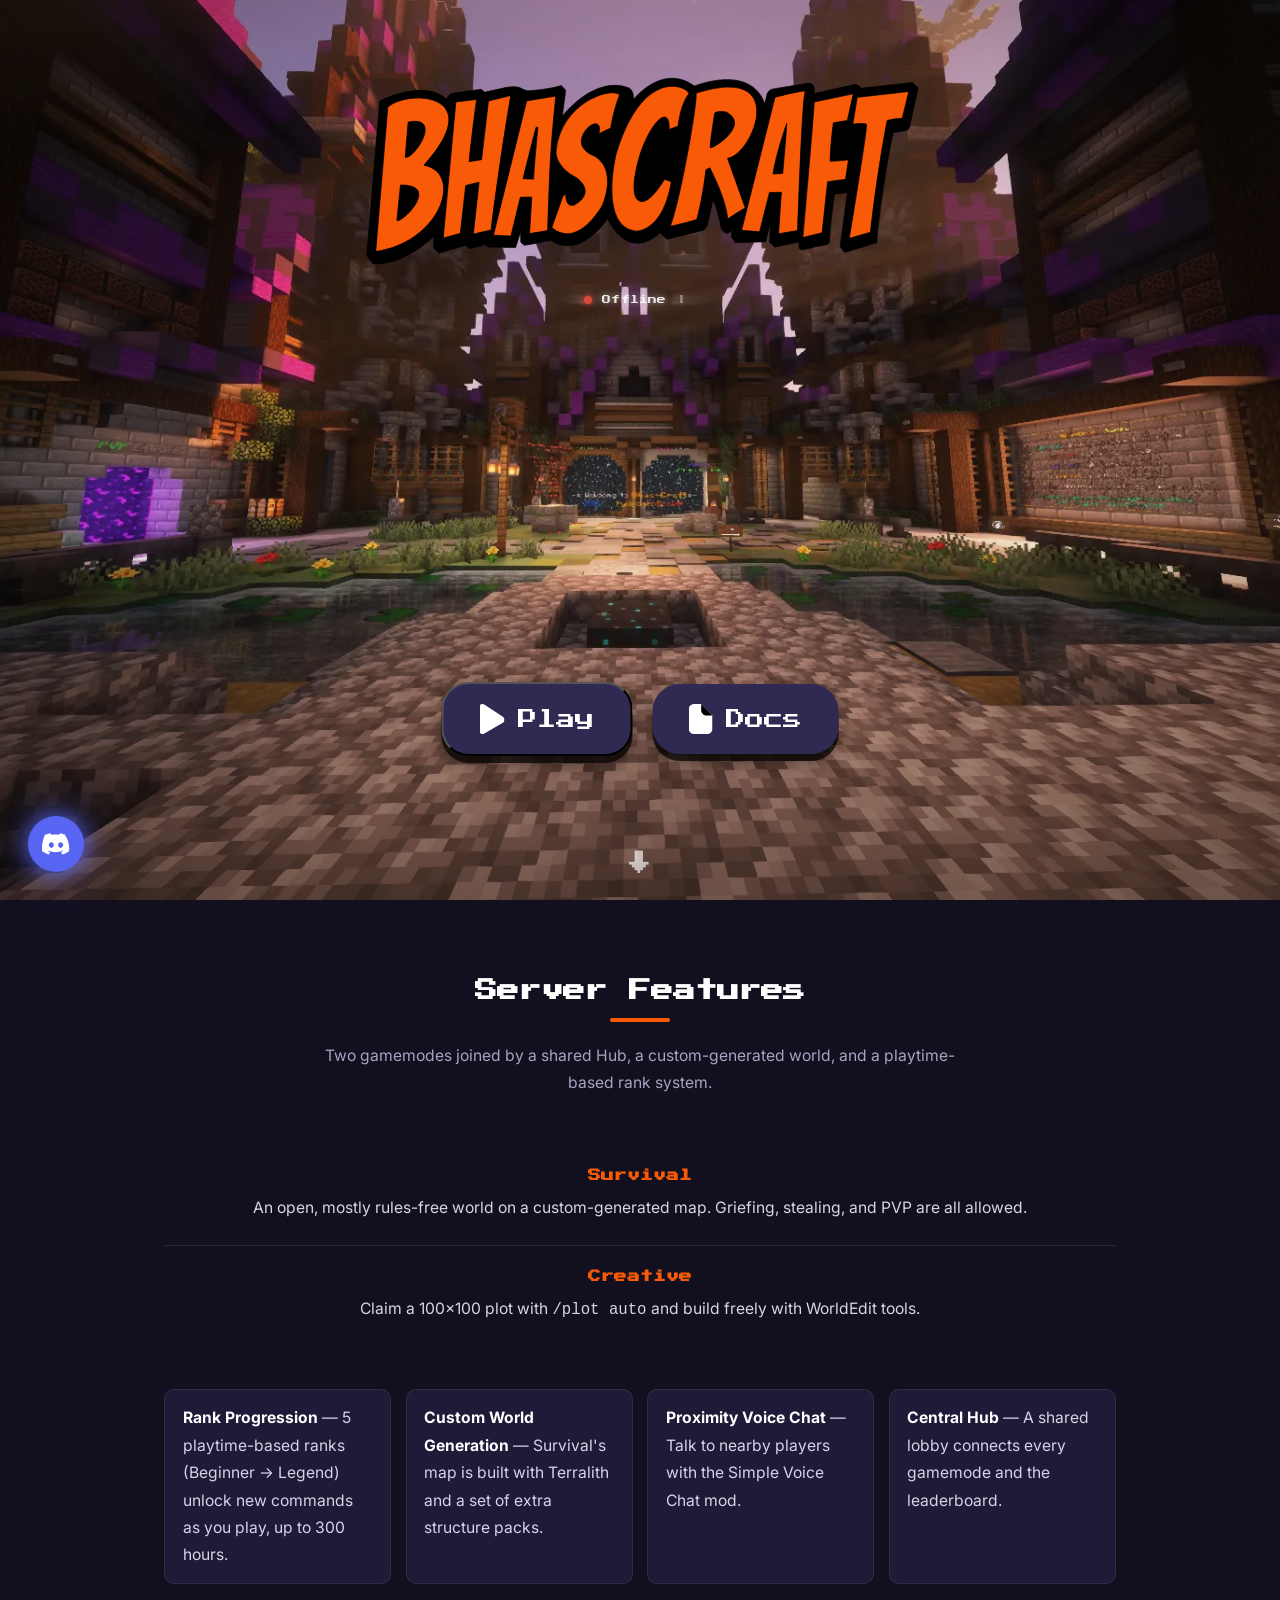
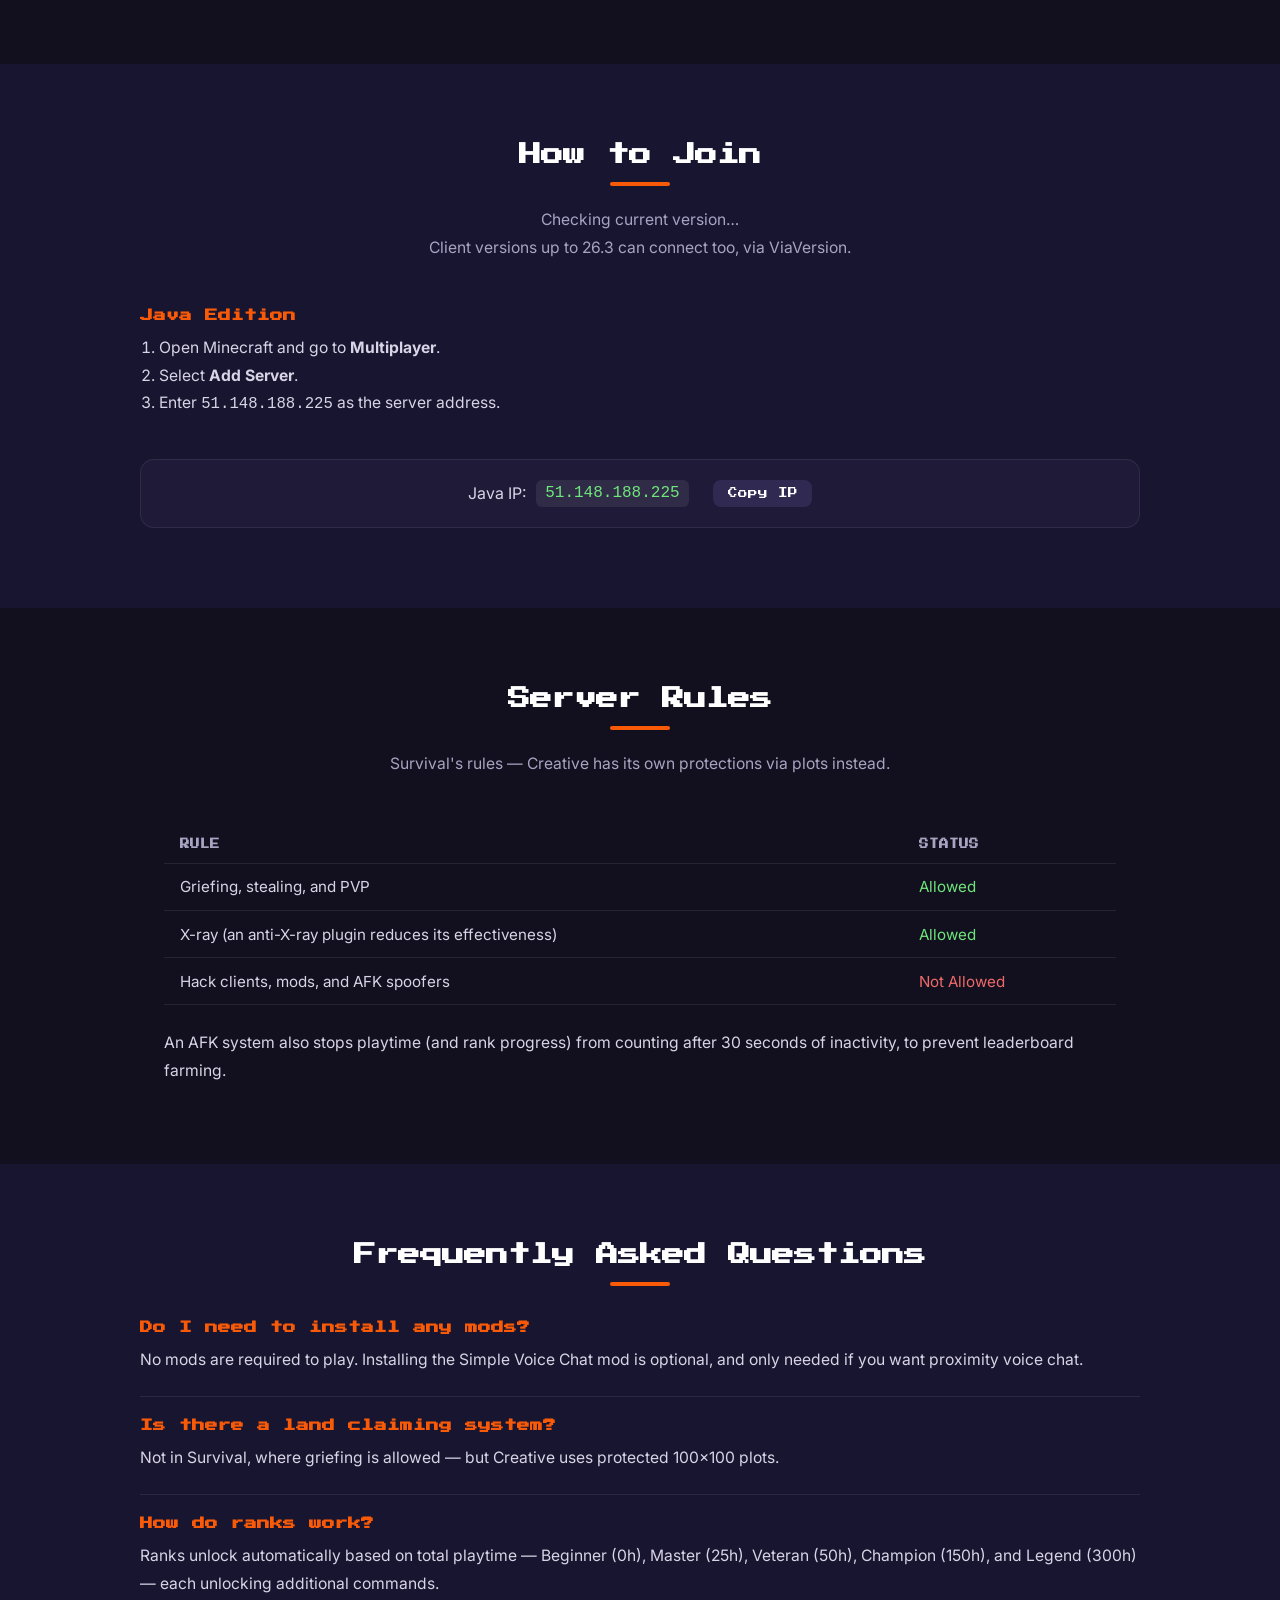
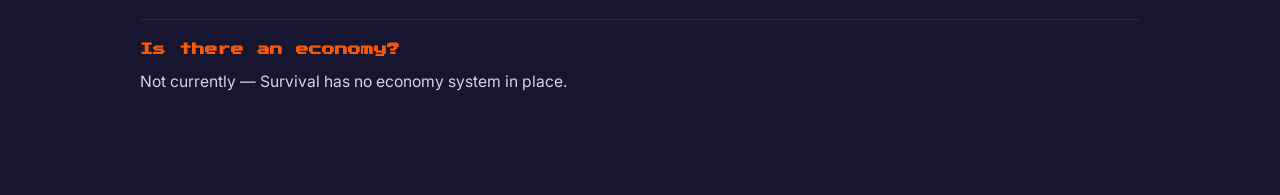
==== commit 2b8de69d: "Update Discord link to one that dosnt expire" ====
--- a/index.html
+++ b/index.html
@@ -793,7 +793,7 @@
 
   <section id="how-to-join" class="content-section alt-bg">
     <h2>How to Join</h2>
-    <p class="section-intro reveal-up"><span id="versionText">Checking current version…</span></p>
+    <p class="section-intro reveal-up"><span id="versionText">Checking current version…</span><br>Client versions up to 26.3 can connect too, via ViaVersion.</p>
 
     <div class="join-grid">
       <div class="reveal">
@@ -870,7 +870,7 @@
           <span class="discord-invite-stat"><span class="discord-invite-dot total"></span><span id="discordInviteMembers">…</span></span>
         </div>
         <div class="discord-invite-est" id="discordInviteEst"></div>
-        <a class="discord-invite-btn" id="discordInviteBtn" href="https://discord.com/invite/yckCndHX" target="_blank" rel="noopener">Join Server</a>
+        <a class="discord-invite-btn" id="discordInviteBtn" href="https://discord.gg/XTx7rje7e9" target="_blank" rel="noopener">Join Server</a>
       </div>
     </div>
   </div>
@@ -1092,7 +1092,7 @@
      (no auth needed for a public invite) so the numbers don't go
      stale like a hardcoded card would. */
   (function () {
-    var INVITE_CODE = 'yckCndHX';
+    var INVITE_CODE = 'XTx7rje7e9';
     var iconEl    = document.getElementById('discordInviteIcon');
     var nameEl    = document.getElementById('discordInviteName');
     var onlineEl  = document.getElementById('discordInviteOnline');
